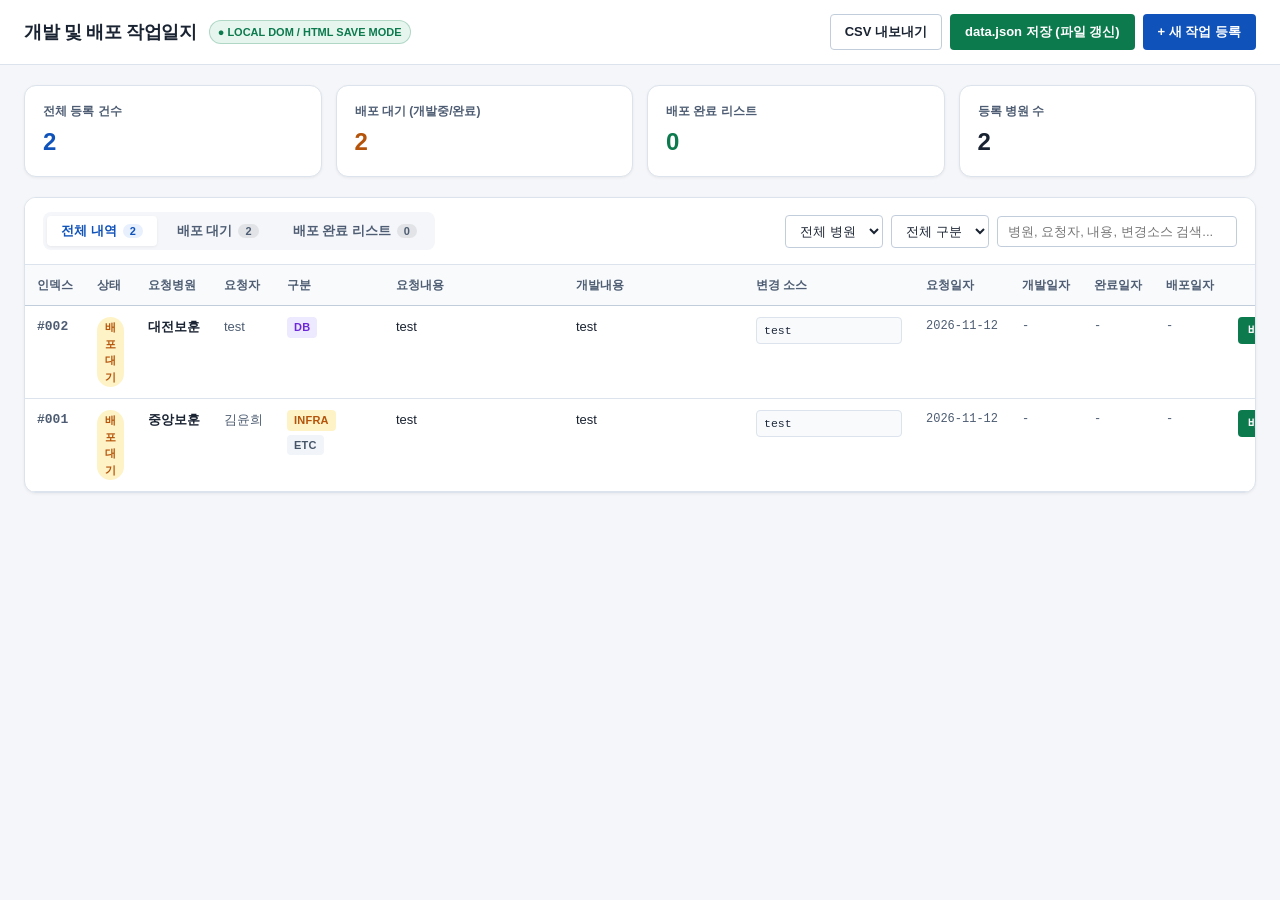
==== index.html @ 33f27217 "add files" ====
<!DOCTYPE html>
<html lang="ko">
<head>
  <meta charset="UTF-8" />
  <meta name="viewport" content="width=device-width, initial-scale=1.0" />
  <title>개발 및 배포 작업일지 관리 시스템 (Local Offline)</title>
  <link rel="stylesheet" href="./design.css" />
</head>
<body>

  <!-- 상단 헤더 -->
  <header class="app-header">
    <div class="app-header__inner">
      <div class="app-header__title-group">
        <h1>개발 및 배포 작업일지</h1>
        <span class="badge-offline">● LOCAL DOM / HTML SAVE MODE</span>
      </div>
      <div class="app-header__actions">
 	  <button type="button" class="btn btn--secondary" id="btnExportCsv">CSV 내보내기</button>
 	  <button type="button" class="btn btn--success" id="btnSaveDataJson">data.json 저장 (파일 갱신)</button>
	  <button type="button" class="btn btn--primary" id="btnOpenNew">+ 새 작업 등록</button>
	</div>
    </div>
  </header>

  <main class="main-container">
    <!-- 요약 KPI 카드 -->
    <section class="kpi-grid">
      <div class="kpi-card">
        <span class="kpi-card__label">전체 등록 건수</span>
        <span class="kpi-card__value kpi-card__value--primary" id="kpiTotal">2</span>
      </div>
      <div class="kpi-card">
        <span class="kpi-card__label">배포 대기 (개발중/완료)</span>
        <span class="kpi-card__value kpi-card__value--warning" id="kpiPending">1</span>
      </div>
      <div class="kpi-card">
        <span class="kpi-card__label">배포 완료 리스트</span>
        <span class="kpi-card__value kpi-card__value--success" id="kpiDeployed">1</span>
      </div>
      <div class="kpi-card">
        <span class="kpi-card__label">등록 병원 수</span>
        <span class="kpi-card__value" id="kpiHospitals">2</span>
      </div>
    </section>

    <!-- 작업 테이블 워크스페이스 -->
    <section class="workspace-card">
      <div class="toolbar">
        <!-- 탭 전환: 전체 / 배포 대기 / 배포 완료 리스트 -->
        <div class="tabs" role="tablist">
          <button type="button" class="tab-btn is-active" data-tab="all">
            전체 내역 <span class="count-pill" id="tabCountAll">2</span>
          </button>
          <button type="button" class="tab-btn" data-tab="pending">
            배포 대기 <span class="count-pill" id="tabCountPending">1</span>
          </button>
          <button type="button" class="tab-btn" data-tab="deployed">
            배포 완료 리스트 <span class="count-pill" id="tabCountDeployed">1</span>
          </button>
        </div>

        <!-- 검색 및 필터 -->
        <div class="filters">
          <select id="filterHospital">
            <option value="">전체 병원</option>
          </select>
          <select id="filterCategory">
            <option value="">전체 구분</option>
            <option value="DB">DB</option>
            <option value="FE">FE</option>
            <option value="BE">BE</option>
            <option value="INFRA">INFRA</option>
            <option value="ETC">ETC</option>
          </select>
          <input type="search" id="filterSearch" placeholder="병원, 요청자, 내용, 변경소스 검색..." />
        </div>
      </div>

      <div class="table-wrapper">
        <table class="worklog-table" id="worklogTable">
          <thead>
            <tr>
              <th>인덱스</th>
              <th>상태</th>
              <th>요청병원</th>
              <th>요청자</th>
              <th>구분</th>
              <th>요청내용</th>
              <th>개발내용</th>
              <th>변경 소스</th>
              <th>요청일자</th>
              <th>개발일자</th>
              <th>완료일자</th>
              <th>배포일자</th>
              <th style="text-align:right">관리</th>
            </tr>
          </thead>
          <tbody id="worklogTbody">
            <tr data-id="2" data-status="pending" data-hospital="대전성모메디컬" data-categories="FE">
              <td class="col-idx">#002</td>
              <td class="col-status"><span class="status-badge status-badge--pending">배포대기</span></td>
              <td class="col-hospital">대전성모메디컬</td>
              <td class="col-requester">간호부 최수진 수간호사</td>
              <td class="col-categories"><div class="tag-list"><span class="tag-badge tag-badge--FE">FE</span></div></td>
              <td class="col-text col-req-content">병동 투약 처방 조회 화면에서 고위험 약물 강조 배지 표시 요청</td>
              <td class="col-text col-dev-content">처방 그리드 컴포넌트 내 약품등급 코드(HIGH_ALERT) 분기 렌더링 및 툴팁 추가</td>
              <td class="col-source"><div class="source-box">src/views/nurse/MedicationGrid.vue
src/styles/badge.scss</div></td>
              <td class="col-dates col-req-date">2026-11-10</td>
              <td class="col-dates col-dev-date">2026-11-11</td>
              <td class="col-dates col-comp-date">2026-11-12</td>
              <td class="col-dates col-deploy-date">-</td>
              <td class="col-actions">
                <button type="button" class="btn btn--success btn--sm" data-action="deploy">배포완료</button>
                <button type="button" class="btn btn--secondary btn--sm" data-action="edit">수정</button>
                <button type="button" class="btn btn--danger-ghost btn--sm" data-action="delete">삭제</button>
              </td>
            </tr>
            <tr data-id="1" data-status="deployed" data-hospital="서울중앙병원" data-categories="BE,DB">
              <td class="col-idx">#001</td>
              <td class="col-status"><span class="status-badge status-badge--deployed">배포완료</span></td>
              <td class="col-hospital">서울중앙병원</td>
              <td class="col-requester">원무팀 박지훈 파트장</td>
              <td class="col-categories"><div class="tag-list"><span class="tag-badge tag-badge--BE">BE</span><span class="tag-badge tag-badge--DB">DB</span></div></td>
              <td class="col-text col-req-content">외래 수납 영수증 재발행 시 선택진료비 항목 합산 오류 수정 요청</td>
              <td class="col-text col-dev-content">영수증 집계 프로시저 내 비급여 코드 필터 조건 보완 및 API 응답 DTO 매핑 수정</td>
              <td class="col-source"><div class="source-box">PROC_RPT_RECEIPT_SUM.sql
src/main/java/his/billing/ReceiptService.java</div></td>
              <td class="col-dates col-req-date">2026-11-05</td>
              <td class="col-dates col-dev-date">2026-11-06</td>
              <td class="col-dates col-comp-date">2026-11-06</td>
              <td class="col-dates col-deploy-date" style="color:var(--success);font-weight:700;">2026-11-07</td>
              <td class="col-actions">
                <button type="button" class="btn btn--secondary btn--sm" data-action="edit">수정</button>
                <button type="button" class="btn btn--danger-ghost btn--sm" data-action="delete">삭제</button>
              </td>
            </tr>
          </tbody>
        </table>
      </div>
      <div class="empty-state" id="emptyState" style="display:none">
        <p>조건에 해당하는 작업 내역이 없습니다.</p>
        <button type="button" class="btn btn--primary" id="btnEmptyNew">+ 첫 작업 등록하기</button>
      </div>
    </section>
  </main>

  <!-- 작업 등록 / 수정 모달 -->
  <div class="modal-backdrop" id="formModalBackdrop">
    <div class="modal">
      <div class="modal__header">
        <h2 id="modalTitle">새 작업 등록</h2>
        <button type="button" class="btn btn--secondary btn--sm" id="btnCloseModal">닫기</button>
      </div>
      <form id="worklogForm">
        <div class="modal__body">
          <input type="hidden" id="fieldId" />

          <div class="form-grid">
            <div class="form-group">
              <label>인덱스 (자동 부여)</label>
              <input type="text" id="fieldIndexDisplay" readonly style="background:#f1f5f9; font-family:var(--font-mono); font-weight:700;" />
            </div>
            <div class="form-group">
              <label>구분 (중복 선택 가능) <span class="req">*</span></label>
              <div class="checkbox-group" id="categoryGroup">
                <label class="check-pill"><input type="checkbox" name="category" value="DB" /> DB</label>
                <label class="check-pill"><input type="checkbox" name="category" value="FE" /> FE</label>
                <label class="check-pill"><input type="checkbox" name="category" value="BE" /> BE</label>
                <label class="check-pill"><input type="checkbox" name="category" value="INFRA" /> INFRA</label>
                <label class="check-pill"><input type="checkbox" name="category" value="ETC" /> ETC</label>
              </div>
            </div>
          </div>

          <div class="form-grid">
            <div class="form-group">
              <label for="fieldHospital">요청병원 <span class="req">*</span></label>
              <input type="text" id="fieldHospital" list="hospitalDatalist" required placeholder="예: 서울중앙병원" />
              <datalist id="hospitalDatalist"></datalist>
            </div>
            <div class="form-group">
              <label for="fieldRequester">요청자 <span class="req">*</span></label>
              <input type="text" id="fieldRequester" required placeholder="예: 원무과 김철수 팀장" />
            </div>
          </div>

          <div class="form-group">
            <label for="fieldRequestContent">요청내용 <span class="req">*</span></label>
            <textarea id="fieldRequestContent" required placeholder="병원에서 요청한 장애 수정 또는 기능 개선 사항을 입력하세요."></textarea>
          </div>

          <div class="form-group">
            <label for="fieldDevContent">개발내용</label>
            <textarea id="fieldDevContent" placeholder="실제 구현 및 수정한 로직, 쿼리 변경 요약 등을 입력하세요."></textarea>
          </div>

          <div class="form-group">
            <label for="fieldChangedSource">변경 소스 (파일명 / 테이블 / API 경로 등)</label>
            <textarea id="fieldChangedSource" class="mono" placeholder="예:&#10;src/api/OrderController.java (line 142)&#10;PROC_GET_PATIENT_LIST.sql"></textarea>
          </div>

          <div class="form-grid form-grid--4">
            <div class="form-group">
              <label for="fieldRequestDate">요청일자 <span class="req">*</span></label>
              <input type="date" id="fieldRequestDate" required />
            </div>
            <div class="form-group">
              <label for="fieldDevDate">개발일자</label>
              <input type="date" id="fieldDevDate" />
            </div>
            <div class="form-group">
              <label for="fieldCompleteDate">완료일자</label>
              <input type="date" id="fieldCompleteDate" />
            </div>
            <div class="form-group">
              <label for="fieldDeployDate">배포일자 (입력 시 배포완료)</label>
              <input type="date" id="fieldDeployDate" />
            </div>
          </div>
        </div>
        <div class="modal__footer">
          <button type="button" class="btn btn--secondary" id="btnCancelModal">취소</button>
          <button type="submit" class="btn btn--primary">화면에 반영</button>
        </div>
      </form>
    </div>
  </div>

  <!-- 알림 토스트 -->
  <div class="toast-banner" id="toastBanner"></div>

  <!-- 배포 처리 및 DOM 기반 HTML 저장 로직 -->
  <script src="./deploy.js"></script>
</body>
</html>
---- design.css ----
/* ==========================================================================
   Development & Deployment Worklog Stylesheet (Compiled from design.scss)
   ========================================================================== */
:root {
  --font-sans: -apple-system, BlinkMacSystemFont, "Malgun Gothic", "맑은 고딕", "Segoe UI", Roboto, sans-serif;
  --font-mono: "Consolas", "Monaco", "Courier New", monospace;
  --bg-app: #f4f6f9;
  --surface: #ffffff;
  --surface-subtle: #f8fafc;
  --border: #dce3ec;
  --border-strong: #c2cddb;
  --text-primary: #1a2332;
  --text-secondary: #4e5d73;
  --text-muted: #8291a6;
  --primary: #0f52ba;
  --primary-hover: #0a3d8f;
  --primary-light: #e8f0fe;
  --success: #0d7a4e;
  --success-hover: #095c3a;
  --success-bg: #e6f6ef;
  --warning: #b45309;
  --warning-bg: #fef3c7;
  --danger: #c81e1e;
  --danger-bg: #fde8e8;
  --radius-sm: 4px;
  --radius-md: 8px;
  --radius-lg: 12px;
  --shadow-sm: 0 1px 3px rgba(15, 23, 42, 0.06);
  --shadow-lg: 0 12px 28px rgba(15, 23, 42, 0.16);
}

*, *::before, *::after {
  box-sizing: border-box;
  margin: 0;
  padding: 0;
}

body {
  font-family: var(--font-sans);
  background-color: var(--bg-app);
  color: var(--text-primary);
  font-size: 14px;
  line-height: 1.5;
  -webkit-font-smoothing: antialiased;
}

.app-header {
  background: var(--surface);
  border-bottom: 1px solid var(--border);
  padding: 14px 24px;
  position: sticky;
  top: 0;
  z-index: 50;
}

.app-header__inner {
  max-width: 1560px;
  margin: 0 auto;
  display: flex;
  align-items: center;
  justify-content: space-between;
  flex-wrap: wrap;
  gap: 12px;
}

.app-header__title-group {
  display: flex;
  align-items: center;
  gap: 12px;
}

.app-header__title-group h1 {
  font-size: 18px;
  font-weight: 700;
  letter-spacing: -0.02em;
}

.badge-offline {
  background: var(--success-bg);
  color: var(--success);
  font-size: 11px;
  font-weight: 700;
  padding: 3px 8px;
  border-radius: 999px;
  border: 1px solid rgba(13, 122, 78, 0.25);
}

.app-header__actions {
  display: flex;
  align-items: center;
  gap: 8px;
  flex-wrap: wrap;
}

.main-container {
  max-width: 1560px;
  margin: 20px auto;
  padding: 0 24px 40px;
}

.kpi-grid {
  display: grid;
  grid-template-columns: repeat(auto-fit, minmax(200px, 1fr));
  gap: 14px;
  margin-bottom: 20px;
}

.kpi-card {
  background: var(--surface);
  border: 1px solid var(--border);
  border-radius: var(--radius-lg);
  box-shadow: var(--shadow-sm);
  padding: 16px 18px;
  display: flex;
  flex-direction: column;
  gap: 4px;
}

.kpi-card__label {
  font-size: 12px;
  font-weight: 600;
  color: var(--text-secondary);
}

.kpi-card__value {
  font-size: 24px;
  font-weight: 700;
  color: var(--text-primary);
}

.kpi-card__value--primary { color: var(--primary); }
.kpi-card__value--warning { color: var(--warning); }
.kpi-card__value--success { color: var(--success); }

.btn {
  display: inline-flex;
  align-items: center;
  justify-content: center;
  gap: 6px;
  padding: 8px 14px;
  font-size: 13px;
  font-weight: 600;
  border-radius: var(--radius-sm);
  border: 1px solid transparent;
  cursor: pointer;
  transition: all 0.15s ease;
  font-family: inherit;
  white-space: nowrap;
}

.btn:active { transform: translateY(1px); }

.btn--primary { background: var(--primary); color: #fff; }
.btn--primary:hover { background: var(--primary-hover); }

.btn--secondary { background: var(--surface); border-color: var(--border-strong); color: var(--text-primary); }
.btn--secondary:hover { background: var(--surface-subtle); }

.btn--success { background: var(--success); color: #fff; }
.btn--success:hover { background: var(--success-hover); }

.btn--danger-ghost { background: transparent; color: var(--danger); }
.btn--danger-ghost:hover { background: var(--danger-bg); }

.btn--sm { padding: 4px 9px; font-size: 12px; }

.workspace-card {
  background: var(--surface);
  border: 1px solid var(--border);
  border-radius: var(--radius-lg);
  box-shadow: var(--shadow-sm);
  overflow: hidden;
}

.toolbar {
  padding: 14px 18px;
  border-bottom: 1px solid var(--border);
  display: flex;
  align-items: center;
  justify-content: space-between;
  flex-wrap: wrap;
  gap: 12px;
  background: var(--surface);
}

.tabs {
  display: flex;
  gap: 6px;
  background: var(--bg-app);
  padding: 4px;
  border-radius: var(--radius-md);
}

.tab-btn {
  padding: 6px 14px;
  border: none;
  background: transparent;
  border-radius: var(--radius-sm);
  font-size: 13px;
  font-weight: 600;
  color: var(--text-secondary);
  cursor: pointer;
  display: inline-flex;
  align-items: center;
  gap: 6px;
  transition: all 0.15s ease;
}

.tab-btn .count-pill {
  background: rgba(0, 0, 0, 0.08);
  padding: 1px 7px;
  border-radius: 999px;
  font-size: 11px;
}

.tab-btn.is-active {
  background: var(--surface);
  color: var(--primary);
  box-shadow: var(--shadow-sm);
}

.tab-btn.is-active .count-pill {
  background: var(--primary-light);
  color: var(--primary);
}

.filters {
  display: flex;
  align-items: center;
  gap: 8px;
  flex-wrap: wrap;
}

.filters input, .filters select {
  padding: 7px 10px;
  border: 1px solid var(--border-strong);
  border-radius: var(--radius-sm);
  font-size: 13px;
  font-family: inherit;
  background: var(--surface);
  color: var(--text-primary);
}

.filters input:focus, .filters select:focus {
  outline: none;
  border-color: var(--primary);
  box-shadow: 0 0 0 3px rgba(15, 82, 186, 0.15);
}

.filters input[type="search"] { width: 240px; }

.table-wrapper {
  width: 100%;
  overflow-x: auto;
}

.worklog-table {
  width: 100%;
  border-collapse: collapse;
  text-align: left;
  font-size: 13px;
}

.worklog-table thead {
  background: var(--surface-subtle);
  border-bottom: 1px solid var(--border-strong);
}

.worklog-table th {
  padding: 11px 12px;
  font-weight: 700;
  color: var(--text-secondary);
  white-space: nowrap;
  font-size: 12px;
}

.worklog-table tbody tr {
  border-bottom: 1px solid var(--border);
  transition: background 0.1s ease;
}

.worklog-table tbody tr:hover { background: #f9fbff; }
.worklog-table tbody tr.is-hidden { display: none; }

.worklog-table td {
  padding: 11px 12px;
  vertical-align: top;
}

.col-idx { font-family: var(--font-mono); font-weight: 700; color: var(--text-secondary); white-space: nowrap; }
.col-hospital { font-weight: 700; color: var(--text-primary); white-space: nowrap; }
.col-requester { white-space: nowrap; color: var(--text-secondary); }
.col-text { min-width: 180px; max-width: 260px; white-space: pre-wrap; word-break: break-word; }
.col-source { min-width: 170px; max-width: 240px; }

.source-box {
  font-family: var(--font-mono);
  font-size: 11.5px;
  background: var(--surface-subtle);
  border: 1px solid var(--border);
  border-radius: var(--radius-sm);
  padding: 4px 7px;
  white-space: pre-wrap;
  word-break: break-all;
  color: #1e293b;
}

.col-dates { white-space: nowrap; font-family: var(--font-mono); font-size: 12px; color: var(--text-secondary); }
.col-actions { white-space: nowrap; text-align: right; }

.tag-list { display: flex; flex-wrap: wrap; gap: 4px; min-width: 85px; }
.tag-badge { display: inline-block; padding: 2px 7px; border-radius: var(--radius-sm); font-size: 11px; font-weight: 700; letter-spacing: 0.02em; }
.tag-badge--DB { color: #6d28d9; background: #ede9fe; }
.tag-badge--FE { color: #0369a1; background: #e0f2fe; }
.tag-badge--BE { color: #047857; background: #d1fae5; }
.tag-badge--INFRA { color: #b45309; background: #fef3c7; }
.tag-badge--ETC { color: #475569; background: #f1f5f9; }

.status-badge { display: inline-block; padding: 2px 8px; border-radius: 999px; font-size: 11px; font-weight: 700; }
.status-badge--pending { background: var(--warning-bg); color: var(--warning); }
.status-badge--deployed { background: var(--success-bg); color: var(--success); }

.modal-backdrop {
  position: fixed;
  inset: 0;
  background: rgba(15, 23, 42, 0.5);
  display: none;
  align-items: center;
  justify-content: center;
  padding: 20px;
  z-index: 100;
}

.modal-backdrop.is-open { display: flex; }

.modal {
  background: var(--surface);
  border-radius: var(--radius-lg);
  box-shadow: var(--shadow-lg);
  width: 100%;
  max-width: 760px;
  max-height: 90vh;
  display: flex;
  flex-direction: column;
  overflow: hidden;
}

.modal__header {
  padding: 16px 20px;
  border-bottom: 1px solid var(--border);
  display: flex;
  align-items: center;
  justify-content: space-between;
}

.modal__header h2 { font-size: 16px; font-weight: 700; }

.modal__body {
  padding: 20px;
  overflow-y: auto;
  display: flex;
  flex-direction: column;
  gap: 14px;
}

.modal__footer {
  padding: 14px 20px;
  border-top: 1px solid var(--border);
  background: var(--surface-subtle);
  display: flex;
  justify-content: flex-end;
  gap: 8px;
}

.form-grid { display: grid; grid-template-columns: repeat(2, 1fr); gap: 14px; }
.form-grid--4 { grid-template-columns: repeat(4, 1fr); }

@media (max-width: 680px) {
  .form-grid { grid-template-columns: 1fr; }
  .form-grid--4 { grid-template-columns: repeat(2, 1fr); }
}

.form-group { display: flex; flex-direction: column; gap: 5px; }
.form-group label { font-size: 12px; font-weight: 700; color: var(--text-secondary); }
.form-group label .req { color: var(--danger); margin-left: 2px; }

.form-group input[type="text"],
.form-group input[type="date"],
.form-group textarea {
  width: 100%;
  padding: 8px 10px;
  border: 1px solid var(--border-strong);
  border-radius: var(--radius-sm);
  font-size: 13px;
  font-family: inherit;
  color: var(--text-primary);
}

.form-group input:focus, .form-group textarea:focus {
  outline: none;
  border-color: var(--primary);
  box-shadow: 0 0 0 3px rgba(15, 82, 186, 0.15);
}

.form-group textarea { min-height: 76px; resize: vertical; }
.form-group textarea.mono { font-family: var(--font-mono); font-size: 12.5px; }

.checkbox-group { display: flex; flex-wrap: wrap; gap: 8px; }
.check-pill {
  display: inline-flex;
  align-items: center;
  gap: 5px;
  padding: 6px 11px;
  border: 1px solid var(--border-strong);
  border-radius: var(--radius-sm);
  cursor: pointer;
  font-size: 12.5px;
  font-weight: 600;
  user-select: none;
}

.check-pill input { accent-color: var(--primary); }

.empty-state { padding: 48px 20px; text-align: center; color: var(--text-muted); }
.empty-state p { margin-bottom: 12px; font-size: 14px; }

.toast-banner {
  position: fixed;
  bottom: 24px;
  right: 24px;
  background: #1a2332;
  color: #fff;
  padding: 10px 16px;
  border-radius: var(--radius-md);
  font-size: 13px;
  font-weight: 600;
  box-shadow: var(--shadow-lg);
  opacity: 0;
  transform: translateY(10px);
  pointer-events: none;
  transition: all 0.2s ease;
  z-index: 200;
}

.toast-banner.is-visible {
  opacity: 1;
  transform: translateY(0);
}
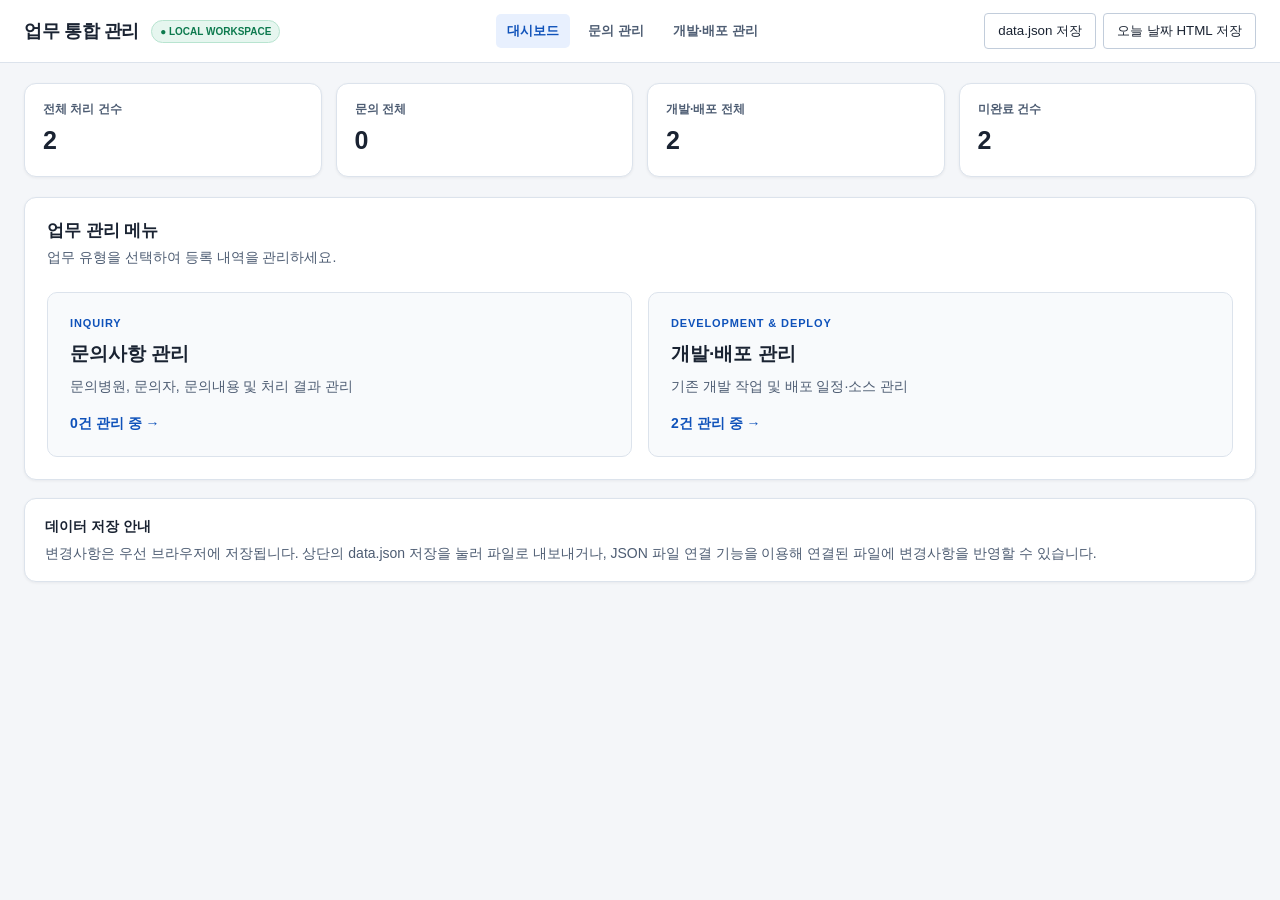
==== commit 24b9582a: "modify add html and function" ====
--- a/index.html
+++ b/index.html
@@ -1,237 +1,9 @@
-<!DOCTYPE html>
-<html lang="ko">
-<head>
-  <meta charset="UTF-8" />
-  <meta name="viewport" content="width=device-width, initial-scale=1.0" />
-  <title>개발 및 배포 작업일지 관리 시스템 (Local Offline)</title>
-  <link rel="stylesheet" href="./design.css" />
-</head>
+<!doctype html>
+<html lang="ko"><head><meta charset="utf-8"><meta name="viewport" content="width=device-width,initial-scale=1"><title>업무 통합 관리</title><link rel="stylesheet" href="design.css"></head>
 <body>
-
-  <!-- 상단 헤더 -->
-  <header class="app-header">
-    <div class="app-header__inner">
-      <div class="app-header__title-group">
-        <h1>개발 및 배포 작업일지</h1>
-        <span class="badge-offline">● LOCAL DOM / HTML SAVE MODE</span>
-      </div>
-      <div class="app-header__actions">
- 	  <button type="button" class="btn btn--secondary" id="btnExportCsv">CSV 내보내기</button>
- 	  <button type="button" class="btn btn--success" id="btnSaveDataJson">data.json 저장 (파일 갱신)</button>
-	  <button type="button" class="btn btn--primary" id="btnOpenNew">+ 새 작업 등록</button>
-	</div>
-    </div>
-  </header>
-
-  <main class="main-container">
-    <!-- 요약 KPI 카드 -->
-    <section class="kpi-grid">
-      <div class="kpi-card">
-        <span class="kpi-card__label">전체 등록 건수</span>
-        <span class="kpi-card__value kpi-card__value--primary" id="kpiTotal">2</span>
-      </div>
-      <div class="kpi-card">
-        <span class="kpi-card__label">배포 대기 (개발중/완료)</span>
-        <span class="kpi-card__value kpi-card__value--warning" id="kpiPending">1</span>
-      </div>
-      <div class="kpi-card">
-        <span class="kpi-card__label">배포 완료 리스트</span>
-        <span class="kpi-card__value kpi-card__value--success" id="kpiDeployed">1</span>
-      </div>
-      <div class="kpi-card">
-        <span class="kpi-card__label">등록 병원 수</span>
-        <span class="kpi-card__value" id="kpiHospitals">2</span>
-      </div>
-    </section>
-
-    <!-- 작업 테이블 워크스페이스 -->
-    <section class="workspace-card">
-      <div class="toolbar">
-        <!-- 탭 전환: 전체 / 배포 대기 / 배포 완료 리스트 -->
-        <div class="tabs" role="tablist">
-          <button type="button" class="tab-btn is-active" data-tab="all">
-            전체 내역 <span class="count-pill" id="tabCountAll">2</span>
-          </button>
-          <button type="button" class="tab-btn" data-tab="pending">
-            배포 대기 <span class="count-pill" id="tabCountPending">1</span>
-          </button>
-          <button type="button" class="tab-btn" data-tab="deployed">
-            배포 완료 리스트 <span class="count-pill" id="tabCountDeployed">1</span>
-          </button>
-        </div>
-
-        <!-- 검색 및 필터 -->
-        <div class="filters">
-          <select id="filterHospital">
-            <option value="">전체 병원</option>
-          </select>
-          <select id="filterCategory">
-            <option value="">전체 구분</option>
-            <option value="DB">DB</option>
-            <option value="FE">FE</option>
-            <option value="BE">BE</option>
-            <option value="INFRA">INFRA</option>
-            <option value="ETC">ETC</option>
-          </select>
-          <input type="search" id="filterSearch" placeholder="병원, 요청자, 내용, 변경소스 검색..." />
-        </div>
-      </div>
-
-      <div class="table-wrapper">
-        <table class="worklog-table" id="worklogTable">
-          <thead>
-            <tr>
-              <th>인덱스</th>
-              <th>상태</th>
-              <th>요청병원</th>
-              <th>요청자</th>
-              <th>구분</th>
-              <th>요청내용</th>
-              <th>개발내용</th>
-              <th>변경 소스</th>
-              <th>요청일자</th>
-              <th>개발일자</th>
-              <th>완료일자</th>
-              <th>배포일자</th>
-              <th style="text-align:right">관리</th>
-            </tr>
-          </thead>
-          <tbody id="worklogTbody">
-            <tr data-id="2" data-status="pending" data-hospital="대전성모메디컬" data-categories="FE">
-              <td class="col-idx">#002</td>
-              <td class="col-status"><span class="status-badge status-badge--pending">배포대기</span></td>
-              <td class="col-hospital">대전성모메디컬</td>
-              <td class="col-requester">간호부 최수진 수간호사</td>
-              <td class="col-categories"><div class="tag-list"><span class="tag-badge tag-badge--FE">FE</span></div></td>
-              <td class="col-text col-req-content">병동 투약 처방 조회 화면에서 고위험 약물 강조 배지 표시 요청</td>
-              <td class="col-text col-dev-content">처방 그리드 컴포넌트 내 약품등급 코드(HIGH_ALERT) 분기 렌더링 및 툴팁 추가</td>
-              <td class="col-source"><div class="source-box">src/views/nurse/MedicationGrid.vue
-src/styles/badge.scss</div></td>
-              <td class="col-dates col-req-date">2026-11-10</td>
-              <td class="col-dates col-dev-date">2026-11-11</td>
-              <td class="col-dates col-comp-date">2026-11-12</td>
-              <td class="col-dates col-deploy-date">-</td>
-              <td class="col-actions">
-                <button type="button" class="btn btn--success btn--sm" data-action="deploy">배포완료</button>
-                <button type="button" class="btn btn--secondary btn--sm" data-action="edit">수정</button>
-                <button type="button" class="btn btn--danger-ghost btn--sm" data-action="delete">삭제</button>
-              </td>
-            </tr>
-            <tr data-id="1" data-status="deployed" data-hospital="서울중앙병원" data-categories="BE,DB">
-              <td class="col-idx">#001</td>
-              <td class="col-status"><span class="status-badge status-badge--deployed">배포완료</span></td>
-              <td class="col-hospital">서울중앙병원</td>
-              <td class="col-requester">원무팀 박지훈 파트장</td>
-              <td class="col-categories"><div class="tag-list"><span class="tag-badge tag-badge--BE">BE</span><span class="tag-badge tag-badge--DB">DB</span></div></td>
-              <td class="col-text col-req-content">외래 수납 영수증 재발행 시 선택진료비 항목 합산 오류 수정 요청</td>
-              <td class="col-text col-dev-content">영수증 집계 프로시저 내 비급여 코드 필터 조건 보완 및 API 응답 DTO 매핑 수정</td>
-              <td class="col-source"><div class="source-box">PROC_RPT_RECEIPT_SUM.sql
-src/main/java/his/billing/ReceiptService.java</div></td>
-              <td class="col-dates col-req-date">2026-11-05</td>
-              <td class="col-dates col-dev-date">2026-11-06</td>
-              <td class="col-dates col-comp-date">2026-11-06</td>
-              <td class="col-dates col-deploy-date" style="color:var(--success);font-weight:700;">2026-11-07</td>
-              <td class="col-actions">
-                <button type="button" class="btn btn--secondary btn--sm" data-action="edit">수정</button>
-                <button type="button" class="btn btn--danger-ghost btn--sm" data-action="delete">삭제</button>
-              </td>
-            </tr>
-          </tbody>
-        </table>
-      </div>
-      <div class="empty-state" id="emptyState" style="display:none">
-        <p>조건에 해당하는 작업 내역이 없습니다.</p>
-        <button type="button" class="btn btn--primary" id="btnEmptyNew">+ 첫 작업 등록하기</button>
-      </div>
-    </section>
-  </main>
-
-  <!-- 작업 등록 / 수정 모달 -->
-  <div class="modal-backdrop" id="formModalBackdrop">
-    <div class="modal">
-      <div class="modal__header">
-        <h2 id="modalTitle">새 작업 등록</h2>
-        <button type="button" class="btn btn--secondary btn--sm" id="btnCloseModal">닫기</button>
-      </div>
-      <form id="worklogForm">
-        <div class="modal__body">
-          <input type="hidden" id="fieldId" />
-
-          <div class="form-grid">
-            <div class="form-group">
-              <label>인덱스 (자동 부여)</label>
-              <input type="text" id="fieldIndexDisplay" readonly style="background:#f1f5f9; font-family:var(--font-mono); font-weight:700;" />
-            </div>
-            <div class="form-group">
-              <label>구분 (중복 선택 가능) <span class="req">*</span></label>
-              <div class="checkbox-group" id="categoryGroup">
-                <label class="check-pill"><input type="checkbox" name="category" value="DB" /> DB</label>
-                <label class="check-pill"><input type="checkbox" name="category" value="FE" /> FE</label>
-                <label class="check-pill"><input type="checkbox" name="category" value="BE" /> BE</label>
-                <label class="check-pill"><input type="checkbox" name="category" value="INFRA" /> INFRA</label>
-                <label class="check-pill"><input type="checkbox" name="category" value="ETC" /> ETC</label>
-              </div>
-            </div>
-          </div>
-
-          <div class="form-grid">
-            <div class="form-group">
-              <label for="fieldHospital">요청병원 <span class="req">*</span></label>
-              <input type="text" id="fieldHospital" list="hospitalDatalist" required placeholder="예: 서울중앙병원" />
-              <datalist id="hospitalDatalist"></datalist>
-            </div>
-            <div class="form-group">
-              <label for="fieldRequester">요청자 <span class="req">*</span></label>
-              <input type="text" id="fieldRequester" required placeholder="예: 원무과 김철수 팀장" />
-            </div>
-          </div>
-
-          <div class="form-group">
-            <label for="fieldRequestContent">요청내용 <span class="req">*</span></label>
-            <textarea id="fieldRequestContent" required placeholder="병원에서 요청한 장애 수정 또는 기능 개선 사항을 입력하세요."></textarea>
-          </div>
-
-          <div class="form-group">
-            <label for="fieldDevContent">개발내용</label>
-            <textarea id="fieldDevContent" placeholder="실제 구현 및 수정한 로직, 쿼리 변경 요약 등을 입력하세요."></textarea>
-          </div>
-
-          <div class="form-group">
-            <label for="fieldChangedSource">변경 소스 (파일명 / 테이블 / API 경로 등)</label>
-            <textarea id="fieldChangedSource" class="mono" placeholder="예:&#10;src/api/OrderController.java (line 142)&#10;PROC_GET_PATIENT_LIST.sql"></textarea>
-          </div>
-
-          <div class="form-grid form-grid--4">
-            <div class="form-group">
-              <label for="fieldRequestDate">요청일자 <span class="req">*</span></label>
-              <input type="date" id="fieldRequestDate" required />
-            </div>
-            <div class="form-group">
-              <label for="fieldDevDate">개발일자</label>
-              <input type="date" id="fieldDevDate" />
-            </div>
-            <div class="form-group">
-              <label for="fieldCompleteDate">완료일자</label>
-              <input type="date" id="fieldCompleteDate" />
-            </div>
-            <div class="form-group">
-              <label for="fieldDeployDate">배포일자 (입력 시 배포완료)</label>
-              <input type="date" id="fieldDeployDate" />
-            </div>
-          </div>
-        </div>
-        <div class="modal__footer">
-          <button type="button" class="btn btn--secondary" id="btnCancelModal">취소</button>
-          <button type="submit" class="btn btn--primary">화면에 반영</button>
-        </div>
-      </form>
-    </div>
-  </div>
-
-  <!-- 알림 토스트 -->
-  <div class="toast-banner" id="toastBanner"></div>
-
-  <!-- 배포 처리 및 DOM 기반 HTML 저장 로직 -->
-  <script src="./deploy.js"></script>
-</body>
-</html>
+<header class="app-header"><div class="header-inner"><div class="brand"><h1>업무 통합 관리</h1><span class="badge">● LOCAL WORKSPACE</span></div><nav><a class="active" href="index.html">대시보드</a><a href="inquiry.html">문의 관리</a><a href="deploy.html">개발·배포 관리</a></nav><div class="actions"><button class="btn secondary" data-save-json>data.json 저장</button><button class="btn secondary" data-save-html>오늘 날짜 HTML 저장</button></div></div></header>
+<main class="container"><section class="kpis">
+<div class="kpi"><small>전체 처리 건수</small><strong id="totalCount">0</strong></div><div class="kpi"><small>문의 전체</small><strong id="inquiryCount">0</strong></div><div class="kpi"><small>개발·배포 전체</small><strong id="deployCount">0</strong></div><div class="kpi"><small>미완료 건수</small><strong id="pendingCount">0</strong></div>
+</section><section class="panel"><div class="panel-head"><h2>업무 관리 메뉴</h2><p>업무 유형을 선택하여 등록 내역을 관리하세요.</p></div><div class="menu-grid"><a class="menu-card" href="inquiry.html"><span>INQUIRY</span><h3>문의사항 관리</h3><p>문의병원, 문의자, 문의내용 및 처리 결과 관리</p><b id="inquiryLinkCount">0건 관리 중 →</b></a><a class="menu-card" href="deploy.html"><span>DEVELOPMENT & DEPLOY</span><h3>개발·배포 관리</h3><p>기존 개발 작업 및 배포 일정·소스 관리</p><b id="deployLinkCount">0건 관리 중 →</b></a></div></section>
+<section class="notice"><b>데이터 저장 안내</b><p>변경사항은 우선 브라우저에 저장됩니다. 상단의 data.json 저장을 눌러 파일로 내보내거나, JSON 파일 연결 기능을 이용해 연결된 파일에 변경사항을 반영할 수 있습니다.</p></section></main>
+<script src="common.js"></script><script>document.addEventListener('DOMContentLoaded',async()=>{const d=await Store.load();const q=d.inquiries.length,n=d.deployments.length;document.getElementById('totalCount').textContent=q+n;document.getElementById('inquiryCount').textContent=q;document.getElementById('deployCount').textContent=n;document.getElementById('pendingCount').textContent=d.inquiries.filter(x=>!x.completed).length+d.deployments.filter(x=>!(x.status==='deployed'||x.deployDate)).length;document.getElementById('inquiryLinkCount').textContent=q+'건 관리 중 →';document.getElementById('deployLinkCount').textContent=n+'건 관리 중 →';});</script></body></html>
--- a/design.css
+++ b/design.css
@@ -1,448 +1,12 @@
-/* ==========================================================================
-   Development & Deployment Worklog Stylesheet (Compiled from design.scss)
-   ========================================================================== */
-:root {
-  --font-sans: -apple-system, BlinkMacSystemFont, "Malgun Gothic", "맑은 고딕", "Segoe UI", Roboto, sans-serif;
-  --font-mono: "Consolas", "Monaco", "Courier New", monospace;
-  --bg-app: #f4f6f9;
-  --surface: #ffffff;
-  --surface-subtle: #f8fafc;
-  --border: #dce3ec;
-  --border-strong: #c2cddb;
-  --text-primary: #1a2332;
-  --text-secondary: #4e5d73;
-  --text-muted: #8291a6;
-  --primary: #0f52ba;
-  --primary-hover: #0a3d8f;
-  --primary-light: #e8f0fe;
-  --success: #0d7a4e;
-  --success-hover: #095c3a;
-  --success-bg: #e6f6ef;
-  --warning: #b45309;
-  --warning-bg: #fef3c7;
-  --danger: #c81e1e;
-  --danger-bg: #fde8e8;
-  --radius-sm: 4px;
-  --radius-md: 8px;
-  --radius-lg: 12px;
-  --shadow-sm: 0 1px 3px rgba(15, 23, 42, 0.06);
-  --shadow-lg: 0 12px 28px rgba(15, 23, 42, 0.16);
-}
-
-*, *::before, *::after {
-  box-sizing: border-box;
-  margin: 0;
-  padding: 0;
-}
-
-body {
-  font-family: var(--font-sans);
-  background-color: var(--bg-app);
-  color: var(--text-primary);
-  font-size: 14px;
-  line-height: 1.5;
-  -webkit-font-smoothing: antialiased;
-}
-
-.app-header {
-  background: var(--surface);
-  border-bottom: 1px solid var(--border);
-  padding: 14px 24px;
-  position: sticky;
-  top: 0;
-  z-index: 50;
-}
-
-.app-header__inner {
-  max-width: 1560px;
-  margin: 0 auto;
-  display: flex;
-  align-items: center;
-  justify-content: space-between;
-  flex-wrap: wrap;
-  gap: 12px;
-}
-
-.app-header__title-group {
-  display: flex;
-  align-items: center;
-  gap: 12px;
-}
-
-.app-header__title-group h1 {
-  font-size: 18px;
-  font-weight: 700;
-  letter-spacing: -0.02em;
-}
-
-.badge-offline {
-  background: var(--success-bg);
-  color: var(--success);
-  font-size: 11px;
-  font-weight: 700;
-  padding: 3px 8px;
-  border-radius: 999px;
-  border: 1px solid rgba(13, 122, 78, 0.25);
-}
-
-.app-header__actions {
-  display: flex;
-  align-items: center;
-  gap: 8px;
-  flex-wrap: wrap;
-}
-
-.main-container {
-  max-width: 1560px;
-  margin: 20px auto;
-  padding: 0 24px 40px;
-}
-
-.kpi-grid {
-  display: grid;
-  grid-template-columns: repeat(auto-fit, minmax(200px, 1fr));
-  gap: 14px;
-  margin-bottom: 20px;
-}
-
-.kpi-card {
-  background: var(--surface);
-  border: 1px solid var(--border);
-  border-radius: var(--radius-lg);
-  box-shadow: var(--shadow-sm);
-  padding: 16px 18px;
-  display: flex;
-  flex-direction: column;
-  gap: 4px;
-}
-
-.kpi-card__label {
-  font-size: 12px;
-  font-weight: 600;
-  color: var(--text-secondary);
-}
-
-.kpi-card__value {
-  font-size: 24px;
-  font-weight: 700;
-  color: var(--text-primary);
-}
-
-.kpi-card__value--primary { color: var(--primary); }
-.kpi-card__value--warning { color: var(--warning); }
-.kpi-card__value--success { color: var(--success); }
-
-.btn {
-  display: inline-flex;
-  align-items: center;
-  justify-content: center;
-  gap: 6px;
-  padding: 8px 14px;
-  font-size: 13px;
-  font-weight: 600;
-  border-radius: var(--radius-sm);
-  border: 1px solid transparent;
-  cursor: pointer;
-  transition: all 0.15s ease;
-  font-family: inherit;
-  white-space: nowrap;
-}
-
-.btn:active { transform: translateY(1px); }
-
-.btn--primary { background: var(--primary); color: #fff; }
-.btn--primary:hover { background: var(--primary-hover); }
-
-.btn--secondary { background: var(--surface); border-color: var(--border-strong); color: var(--text-primary); }
-.btn--secondary:hover { background: var(--surface-subtle); }
-
-.btn--success { background: var(--success); color: #fff; }
-.btn--success:hover { background: var(--success-hover); }
-
-.btn--danger-ghost { background: transparent; color: var(--danger); }
-.btn--danger-ghost:hover { background: var(--danger-bg); }
-
-.btn--sm { padding: 4px 9px; font-size: 12px; }
-
-.workspace-card {
-  background: var(--surface);
-  border: 1px solid var(--border);
-  border-radius: var(--radius-lg);
-  box-shadow: var(--shadow-sm);
-  overflow: hidden;
-}
-
-.toolbar {
-  padding: 14px 18px;
-  border-bottom: 1px solid var(--border);
-  display: flex;
-  align-items: center;
-  justify-content: space-between;
-  flex-wrap: wrap;
-  gap: 12px;
-  background: var(--surface);
-}
-
-.tabs {
-  display: flex;
-  gap: 6px;
-  background: var(--bg-app);
-  padding: 4px;
-  border-radius: var(--radius-md);
-}
-
-.tab-btn {
-  padding: 6px 14px;
-  border: none;
-  background: transparent;
-  border-radius: var(--radius-sm);
-  font-size: 13px;
-  font-weight: 600;
-  color: var(--text-secondary);
-  cursor: pointer;
-  display: inline-flex;
-  align-items: center;
-  gap: 6px;
-  transition: all 0.15s ease;
-}
-
-.tab-btn .count-pill {
-  background: rgba(0, 0, 0, 0.08);
-  padding: 1px 7px;
-  border-radius: 999px;
-  font-size: 11px;
-}
-
-.tab-btn.is-active {
-  background: var(--surface);
-  color: var(--primary);
-  box-shadow: var(--shadow-sm);
-}
-
-.tab-btn.is-active .count-pill {
-  background: var(--primary-light);
-  color: var(--primary);
-}
-
-.filters {
-  display: flex;
-  align-items: center;
-  gap: 8px;
-  flex-wrap: wrap;
-}
-
-.filters input, .filters select {
-  padding: 7px 10px;
-  border: 1px solid var(--border-strong);
-  border-radius: var(--radius-sm);
-  font-size: 13px;
-  font-family: inherit;
-  background: var(--surface);
-  color: var(--text-primary);
-}
-
-.filters input:focus, .filters select:focus {
-  outline: none;
-  border-color: var(--primary);
-  box-shadow: 0 0 0 3px rgba(15, 82, 186, 0.15);
-}
-
-.filters input[type="search"] { width: 240px; }
-
-.table-wrapper {
-  width: 100%;
-  overflow-x: auto;
-}
-
-.worklog-table {
-  width: 100%;
-  border-collapse: collapse;
-  text-align: left;
-  font-size: 13px;
-}
-
-.worklog-table thead {
-  background: var(--surface-subtle);
-  border-bottom: 1px solid var(--border-strong);
-}
-
-.worklog-table th {
-  padding: 11px 12px;
-  font-weight: 700;
-  color: var(--text-secondary);
-  white-space: nowrap;
-  font-size: 12px;
-}
-
-.worklog-table tbody tr {
-  border-bottom: 1px solid var(--border);
-  transition: background 0.1s ease;
-}
-
-.worklog-table tbody tr:hover { background: #f9fbff; }
-.worklog-table tbody tr.is-hidden { display: none; }
-
-.worklog-table td {
-  padding: 11px 12px;
-  vertical-align: top;
-}
-
-.col-idx { font-family: var(--font-mono); font-weight: 700; color: var(--text-secondary); white-space: nowrap; }
-.col-hospital { font-weight: 700; color: var(--text-primary); white-space: nowrap; }
-.col-requester { white-space: nowrap; color: var(--text-secondary); }
-.col-text { min-width: 180px; max-width: 260px; white-space: pre-wrap; word-break: break-word; }
-.col-source { min-width: 170px; max-width: 240px; }
-
-.source-box {
-  font-family: var(--font-mono);
-  font-size: 11.5px;
-  background: var(--surface-subtle);
-  border: 1px solid var(--border);
-  border-radius: var(--radius-sm);
-  padding: 4px 7px;
-  white-space: pre-wrap;
-  word-break: break-all;
-  color: #1e293b;
-}
-
-.col-dates { white-space: nowrap; font-family: var(--font-mono); font-size: 12px; color: var(--text-secondary); }
-.col-actions { white-space: nowrap; text-align: right; }
-
-.tag-list { display: flex; flex-wrap: wrap; gap: 4px; min-width: 85px; }
-.tag-badge { display: inline-block; padding: 2px 7px; border-radius: var(--radius-sm); font-size: 11px; font-weight: 700; letter-spacing: 0.02em; }
-.tag-badge--DB { color: #6d28d9; background: #ede9fe; }
-.tag-badge--FE { color: #0369a1; background: #e0f2fe; }
-.tag-badge--BE { color: #047857; background: #d1fae5; }
-.tag-badge--INFRA { color: #b45309; background: #fef3c7; }
-.tag-badge--ETC { color: #475569; background: #f1f5f9; }
-
-.status-badge { display: inline-block; padding: 2px 8px; border-radius: 999px; font-size: 11px; font-weight: 700; }
-.status-badge--pending { background: var(--warning-bg); color: var(--warning); }
-.status-badge--deployed { background: var(--success-bg); color: var(--success); }
-
-.modal-backdrop {
-  position: fixed;
-  inset: 0;
-  background: rgba(15, 23, 42, 0.5);
-  display: none;
-  align-items: center;
-  justify-content: center;
-  padding: 20px;
-  z-index: 100;
-}
-
-.modal-backdrop.is-open { display: flex; }
-
-.modal {
-  background: var(--surface);
-  border-radius: var(--radius-lg);
-  box-shadow: var(--shadow-lg);
-  width: 100%;
-  max-width: 760px;
-  max-height: 90vh;
-  display: flex;
-  flex-direction: column;
-  overflow: hidden;
-}
-
-.modal__header {
-  padding: 16px 20px;
-  border-bottom: 1px solid var(--border);
-  display: flex;
-  align-items: center;
-  justify-content: space-between;
-}
-
-.modal__header h2 { font-size: 16px; font-weight: 700; }
-
-.modal__body {
-  padding: 20px;
-  overflow-y: auto;
-  display: flex;
-  flex-direction: column;
-  gap: 14px;
-}
-
-.modal__footer {
-  padding: 14px 20px;
-  border-top: 1px solid var(--border);
-  background: var(--surface-subtle);
-  display: flex;
-  justify-content: flex-end;
-  gap: 8px;
-}
-
-.form-grid { display: grid; grid-template-columns: repeat(2, 1fr); gap: 14px; }
-.form-grid--4 { grid-template-columns: repeat(4, 1fr); }
-
-@media (max-width: 680px) {
-  .form-grid { grid-template-columns: 1fr; }
-  .form-grid--4 { grid-template-columns: repeat(2, 1fr); }
-}
-
-.form-group { display: flex; flex-direction: column; gap: 5px; }
-.form-group label { font-size: 12px; font-weight: 700; color: var(--text-secondary); }
-.form-group label .req { color: var(--danger); margin-left: 2px; }
-
-.form-group input[type="text"],
-.form-group input[type="date"],
-.form-group textarea {
-  width: 100%;
-  padding: 8px 10px;
-  border: 1px solid var(--border-strong);
-  border-radius: var(--radius-sm);
-  font-size: 13px;
-  font-family: inherit;
-  color: var(--text-primary);
-}
-
-.form-group input:focus, .form-group textarea:focus {
-  outline: none;
-  border-color: var(--primary);
-  box-shadow: 0 0 0 3px rgba(15, 82, 186, 0.15);
-}
-
-.form-group textarea { min-height: 76px; resize: vertical; }
-.form-group textarea.mono { font-family: var(--font-mono); font-size: 12.5px; }
-
-.checkbox-group { display: flex; flex-wrap: wrap; gap: 8px; }
-.check-pill {
-  display: inline-flex;
-  align-items: center;
-  gap: 5px;
-  padding: 6px 11px;
-  border: 1px solid var(--border-strong);
-  border-radius: var(--radius-sm);
-  cursor: pointer;
-  font-size: 12.5px;
-  font-weight: 600;
-  user-select: none;
-}
-
-.check-pill input { accent-color: var(--primary); }
-
-.empty-state { padding: 48px 20px; text-align: center; color: var(--text-muted); }
-.empty-state p { margin-bottom: 12px; font-size: 14px; }
-
-.toast-banner {
-  position: fixed;
-  bottom: 24px;
-  right: 24px;
-  background: #1a2332;
-  color: #fff;
-  padding: 10px 16px;
-  border-radius: var(--radius-md);
-  font-size: 13px;
-  font-weight: 600;
-  box-shadow: var(--shadow-lg);
-  opacity: 0;
-  transform: translateY(10px);
-  pointer-events: none;
-  transition: all 0.2s ease;
-  z-index: 200;
-}
-
-.toast-banner.is-visible {
-  opacity: 1;
-  transform: translateY(0);
-}
+/* 기존 프로젝트의 네이비/블루/그린 톤과 카드·테이블 중심 레이아웃을 유지한 공통 스타일 */
+:root{--bg:#f4f6f9;--surface:#fff;--subtle:#f8fafc;--border:#dce3ec;--border-strong:#c2cddb;--text:#1a2332;--muted:#4e5d73;--hint:#8291a6;--primary:#0f52ba;--primary-light:#e8f0fe;--success:#0d7a4e;--success-bg:#e6f6ef;--warning:#b45309;--warning-bg:#fef3c7;--danger:#c81e1e;--radius:8px;--shadow:0 1px 3px rgba(15,23,42,.06);font-family:-apple-system,BlinkMacSystemFont,"Malgun Gothic","맑은 고딕","Segoe UI",sans-serif}
+*{box-sizing:border-box}body{margin:0;background:var(--bg);color:var(--text);font-size:14px;line-height:1.5;-webkit-font-smoothing:antialiased}
+.app-header{position:sticky;top:0;z-index:20;background:#fff;border-bottom:1px solid var(--border);padding:13px 24px}.header-inner{max-width:1560px;margin:auto;display:flex;align-items:center;justify-content:space-between;gap:12px;flex-wrap:wrap}.brand{display:flex;align-items:center;gap:12px}.brand h1{font-size:18px;margin:0;letter-spacing:-.02em}.badge{font-size:10px;font-weight:800;color:var(--success);background:var(--success-bg);border:1px solid #b8e4d0;padding:3px 8px;border-radius:99px}
+nav,.actions{display:flex;align-items:center;gap:7px;flex-wrap:wrap}nav a{text-decoration:none;color:var(--muted);font-weight:700;font-size:13px;padding:7px 11px;border-radius:5px}nav a:hover,nav a.active{background:var(--primary-light);color:var(--primary)}
+.container{max-width:1560px;margin:20px auto;padding:0 24px 42px}.kpis{display:grid;grid-template-columns:repeat(auto-fit,minmax(190px,1fr));gap:14px;margin-bottom:20px}.kpi,.panel,.notice{background:#fff;border:1px solid var(--border);border-radius:12px;box-shadow:var(--shadow)}.kpi{padding:16px 18px;display:flex;flex-direction:column;gap:4px}.kpi small{font-size:12px;font-weight:700;color:var(--muted)}.kpi strong{font-size:25px}.kpi .warning{color:var(--warning)}.kpi .success{color:var(--success)}
+.btn{display:inline-flex;align-items:center;justify-content:center;border:1px solid transparent;border-radius:4px;padding:8px 13px;font:600 13px inherit;cursor:pointer;white-space:nowrap}.btn.primary{background:var(--primary);color:#fff}.btn.primary:hover{background:#0a3d8f}.btn.secondary{background:#fff;border-color:var(--border-strong);color:var(--text)}.btn.success{background:var(--success);color:white}.btn.danger{color:var(--danger);background:transparent}.btn.small{padding:4px 8px;font-size:12px}
+.panel{overflow:hidden}.panel-head{padding:20px 22px 8px}.panel-head h2{font-size:17px;margin:0 0 4px}.panel-head p,.notice p{margin:0;color:var(--muted)}.menu-grid{padding:16px 22px 22px;display:grid;grid-template-columns:repeat(2,minmax(0,1fr));gap:16px}.menu-card{padding:22px;border:1px solid var(--border);border-radius:10px;background:var(--subtle);text-decoration:none;color:var(--text);display:flex;flex-direction:column;gap:8px}.menu-card:hover{border-color:var(--primary);transform:translateY(-1px)}.menu-card span{font-size:11px;letter-spacing:.08em;color:var(--primary);font-weight:800}.menu-card h3{font-size:19px;margin:0}.menu-card p{margin:0;color:var(--muted)}.menu-card b{color:var(--primary);margin-top:8px}.notice{padding:17px 20px;margin-top:18px}.notice p{margin-top:6px}
+.toolbar{padding:14px 18px;border-bottom:1px solid var(--border);display:flex;align-items:center;justify-content:space-between;gap:12px;flex-wrap:wrap}.tabs{display:flex;gap:5px;padding:4px;background:var(--bg);border-radius:7px}.tab{border:0;background:transparent;padding:7px 12px;border-radius:4px;color:var(--muted);font-weight:700;cursor:pointer}.tab b{font-size:11px;background:#e5e7eb;border-radius:99px;padding:1px 6px}.tab.active{background:#fff;color:var(--primary);box-shadow:var(--shadow)}.filters{display:flex;gap:8px;flex-wrap:wrap}.filters input,.filters select{border:1px solid var(--border-strong);border-radius:4px;padding:8px 10px;background:white;font:13px inherit;color:var(--text)}.filters input[type=search]{min-width:220px}
+.table-wrap{width:100%;overflow:auto}table{border-collapse:collapse;width:100%;font-size:13px;text-align:left}thead{background:var(--subtle);border-bottom:1px solid var(--border-strong)}th{padding:11px 12px;color:var(--muted);font-size:12px;white-space:nowrap}td{padding:11px 12px;border-bottom:1px solid var(--border);vertical-align:top}tbody tr:hover{background:#f9fbff}td:first-child{font-family:monospace;font-weight:700;color:var(--muted);white-space:nowrap}.strong{font-weight:700;white-space:nowrap}.wrap{min-width:150px;max-width:260px;white-space:pre-wrap;overflow-wrap:anywhere}.nowrap{white-space:nowrap}.mono{font-family:Consolas,monospace}.status{display:inline-block;border-radius:99px;padding:2px 8px;font-size:11px;font-weight:800;white-space:nowrap}.status.pending{background:var(--warning-bg);color:var(--warning)}.status.done{background:var(--success-bg);color:var(--success)}.tag{display:inline-block;padding:2px 6px;margin:1px;border-radius:4px;background:var(--primary-light);color:var(--primary);font-size:11px;font-weight:700}.empty{text-align:center;padding:40px;color:var(--hint)}
+.backdrop{position:fixed;inset:0;z-index:50;background:#0f172a80;display:none;align-items:center;justify-content:center;padding:18px}.backdrop.open{display:flex}.modal{background:white;border-radius:12px;width:100%;max-width:720px;max-height:92vh;display:flex;flex-direction:column;overflow:hidden;box-shadow:0 12px 28px #0f172a29}.modal.wide{max-width:850px}.modal-head,.modal-foot{padding:14px 20px;display:flex;align-items:center;justify-content:space-between;border-bottom:1px solid var(--border)}.modal-head h2{font-size:16px;margin:0}.modal-foot{justify-content:flex-end;gap:8px;border-top:1px solid var(--border);border-bottom:0;background:var(--subtle)}.modal-body{padding:20px;overflow:auto;display:flex;flex-direction:column;gap:14px}.modal-body label{display:flex;flex-direction:column;gap:5px;font-size:12px;font-weight:700;color:var(--muted)}.modal-body input:not([type=checkbox]),.modal-body textarea{width:100%;padding:8px 10px;border:1px solid var(--border-strong);border-radius:4px;font:13px inherit;color:var(--text)}.modal-body textarea{min-height:76px;resize:vertical}.modal-body input:focus,.modal-body textarea:focus{outline:0;border-color:var(--primary);box-shadow:0 0 0 3px #0f52ba20}.form-grid{display:grid;grid-template-columns:repeat(2,minmax(0,1fr));gap:14px}.form-grid.four{grid-template-columns:repeat(4,minmax(0,1fr))}fieldset{border:1px solid var(--border);border-radius:5px}fieldset legend{font-size:12px;font-weight:700;color:var(--muted)}.checks{display:flex;flex-wrap:wrap;gap:12px}.modal-body .check{display:inline-flex;flex-direction:row;align-items:center;gap:5px}.toast{position:fixed;right:24px;bottom:24px;background:#1a2332;color:white;padding:11px 16px;border-radius:7px;opacity:0;transform:translateY(8px);transition:.2s;pointer-events:none;z-index:80}.toast.show{opacity:1;transform:translateY(0)}
+@media(max-width:900px){.header-inner{align-items:flex-start}.container{padding-left:14px;padding-right:14px}}@media(max-width:680px){.app-header{padding:12px}.container{margin:14px auto}.menu-grid,.form-grid{grid-template-columns:1fr}.form-grid.four{grid-template-columns:repeat(2,minmax(0,1fr))}.brand{flex-wrap:wrap}.filters input[type=search]{min-width:160px;width:100%}.toolbar{align-items:stretch}.filters{width:100%}.filters select{flex:1;min-width:0}}
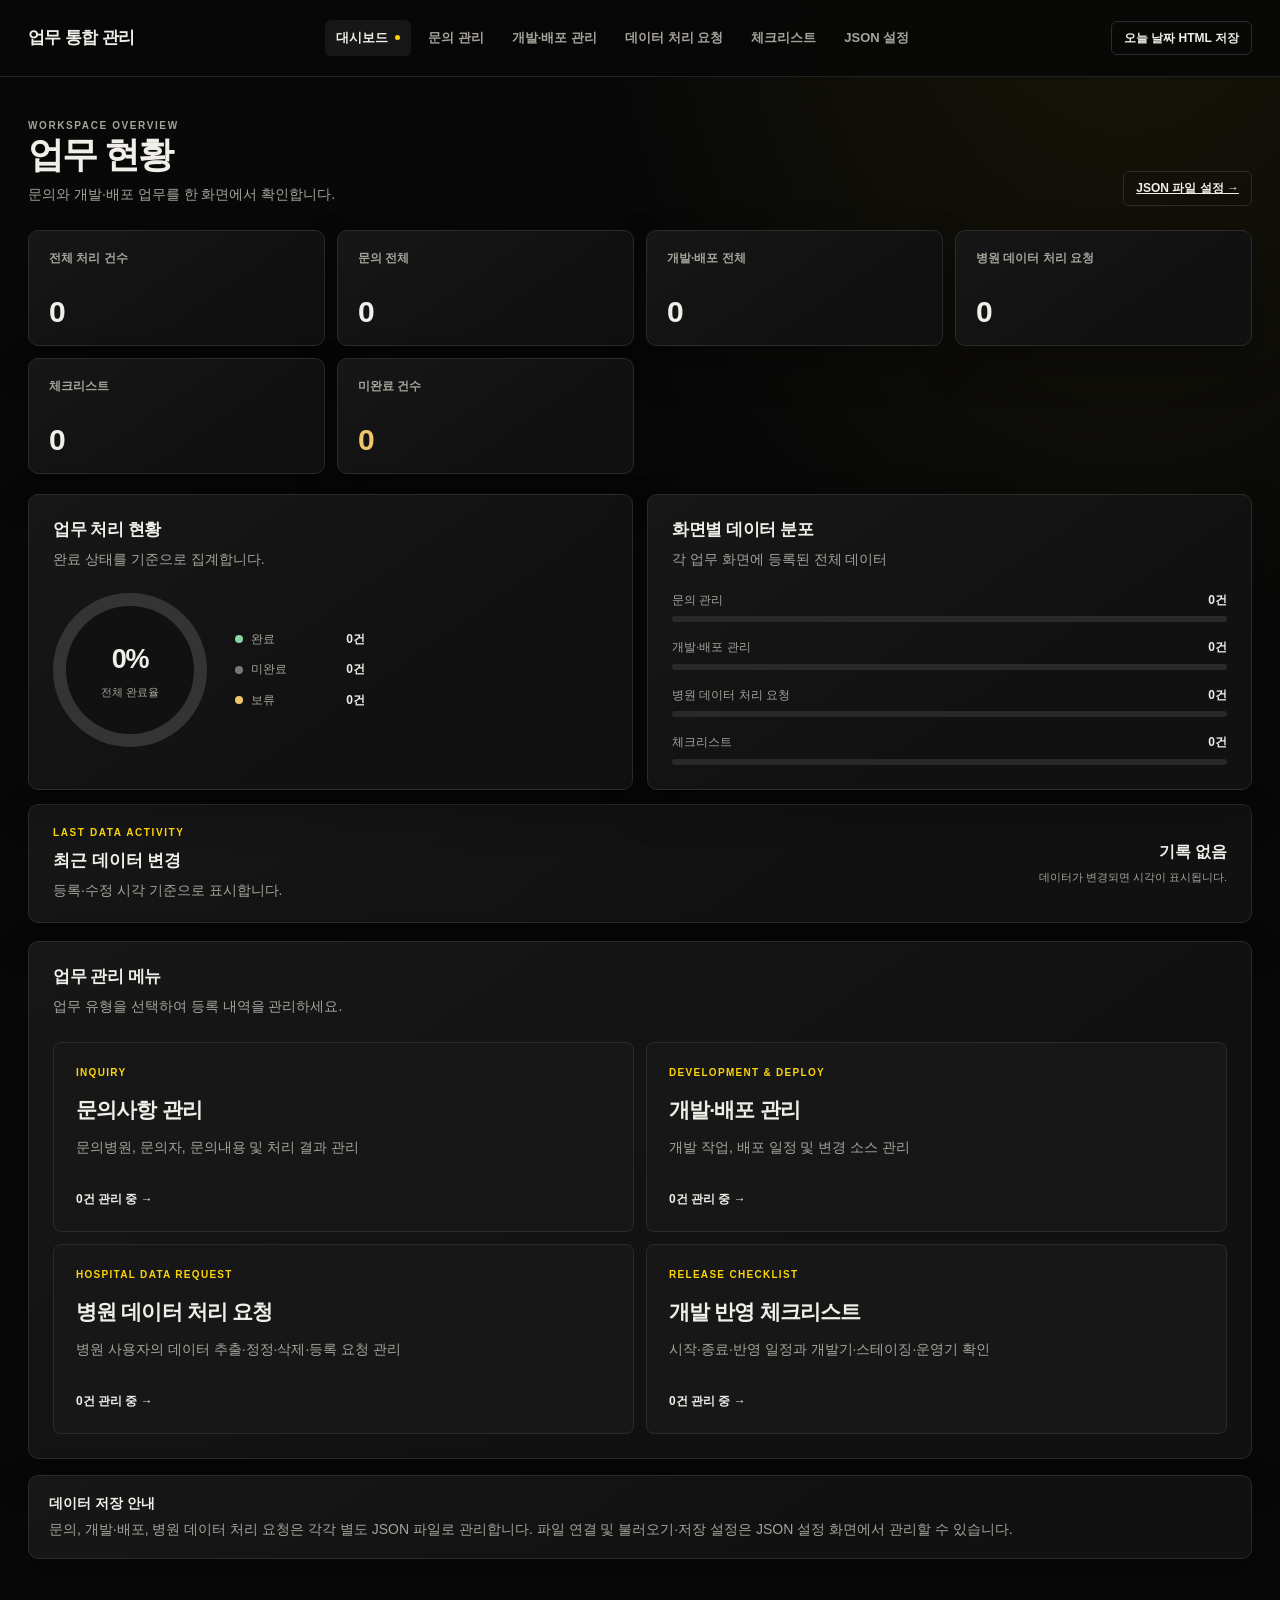
==== commit b9b67e6e: "modify thwl design and directory" ====
--- a/index.html
+++ b/index.html
@@ -1,9 +1,103 @@
 <!doctype html>
-<html lang="ko"><head><meta charset="utf-8"><meta name="viewport" content="width=device-width,initial-scale=1"><title>업무 통합 관리</title><link rel="stylesheet" href="design.css"></head>
+<html lang="ko">
+<head>
+    <meta charset="utf-8">
+    <meta name="viewport" content="width=device-width, initial-scale=1">
+    <title>THWL</title>
+    <link rel="stylesheet" href="design/design.css">
+</head>
 <body>
-<header class="app-header"><div class="header-inner"><div class="brand"><h1>업무 통합 관리</h1><span class="badge">● LOCAL WORKSPACE</span></div><nav><a class="active" href="index.html">대시보드</a><a href="inquiry.html">문의 관리</a><a href="deploy.html">개발·배포 관리</a></nav><div class="actions"><button class="btn secondary" data-save-json>data.json 저장</button><button class="btn secondary" data-save-html>오늘 날짜 HTML 저장</button></div></div></header>
-<main class="container"><section class="kpis">
-<div class="kpi"><small>전체 처리 건수</small><strong id="totalCount">0</strong></div><div class="kpi"><small>문의 전체</small><strong id="inquiryCount">0</strong></div><div class="kpi"><small>개발·배포 전체</small><strong id="deployCount">0</strong></div><div class="kpi"><small>미완료 건수</small><strong id="pendingCount">0</strong></div>
-</section><section class="panel"><div class="panel-head"><h2>업무 관리 메뉴</h2><p>업무 유형을 선택하여 등록 내역을 관리하세요.</p></div><div class="menu-grid"><a class="menu-card" href="inquiry.html"><span>INQUIRY</span><h3>문의사항 관리</h3><p>문의병원, 문의자, 문의내용 및 처리 결과 관리</p><b id="inquiryLinkCount">0건 관리 중 →</b></a><a class="menu-card" href="deploy.html"><span>DEVELOPMENT & DEPLOY</span><h3>개발·배포 관리</h3><p>기존 개발 작업 및 배포 일정·소스 관리</p><b id="deployLinkCount">0건 관리 중 →</b></a></div></section>
-<section class="notice"><b>데이터 저장 안내</b><p>변경사항은 우선 브라우저에 저장됩니다. 상단의 data.json 저장을 눌러 파일로 내보내거나, JSON 파일 연결 기능을 이용해 연결된 파일에 변경사항을 반영할 수 있습니다.</p></section></main>
-<script src="common.js"></script><script>document.addEventListener('DOMContentLoaded',async()=>{const d=await Store.load();const q=d.inquiries.length,n=d.deployments.length;document.getElementById('totalCount').textContent=q+n;document.getElementById('inquiryCount').textContent=q;document.getElementById('deployCount').textContent=n;document.getElementById('pendingCount').textContent=d.inquiries.filter(x=>!x.completed).length+d.deployments.filter(x=>!(x.status==='deployed'||x.deployDate)).length;document.getElementById('inquiryLinkCount').textContent=q+'건 관리 중 →';document.getElementById('deployLinkCount').textContent=n+'건 관리 중 →';});</script></body></html>+<header class="app-header">
+    <div class="header-inner">
+        <div class="brand">
+            <h1>업무 통합 관리</h1>
+            <!-- <span class="badge">LOCAL WORKSPACE</span> -->
+        </div>
+        <nav>
+            <a class="active" href="index.html">대시보드</a>
+            <a class="" href="pages/SaveInquiry.html">문의 관리</a>
+            <a class="" href="pages/SaveDeploy.html">개발·배포 관리</a>
+            <a class="" href="pages/SaveDataRequest.html">데이터 처리 요청</a>
+            <a href="pages/SaveCheckList.html">체크리스트</a>
+            <a class="" href="pages/SaveSetting.html">JSON 설정</a>
+        </nav>
+        <div class="actions"><button class="btn secondary" data-save-html>오늘 날짜 HTML 저장</button></div>
+    </div>
+</header>
+<main class="container">
+    <section class="page-intro">
+        <div>
+            <p class="eyebrow">WORKSPACE OVERVIEW</p>
+            <h2>업무 현황</h2>
+            <p>문의와 개발·배포 업무를 한 화면에서 확인합니다.</p>
+        </div>
+        <a class="btn secondary" href="/pages/SaveSetting.html">JSON 파일 설정 →</a>
+    </section>
+
+    <section class="kpis">
+        <div class="kpi"><small>전체 처리 건수</small><strong id="totalCount">0</strong></div>
+        <div class="kpi"><small>문의 전체</small><strong id="inquiryCount">0</strong></div>
+        <div class="kpi"><small>개발·배포 전체</small><strong id="deployCount">0</strong></div>
+        <div class="kpi"><small>병원 데이터 처리 요청</small><strong id="requestCount">0</strong></div>
+        <div class="kpi"><small>체크리스트</small><strong id="checklistCount">0</strong></div>
+        <div class="kpi"><small>미완료 건수</small><strong class="warning" id="pendingCount">0</strong></div>
+    </section>
+
+    <section class="dashboard-grid">
+        <article class="panel chart-panel"><div class="panel-head"><h2>업무 처리 현황</h2><p>완료 상태를 기준으로 집계합니다.</p></div><div class="donut-layout">
+            <div class="donut" id="completionDonut"><div><strong id="completionRate">0%</strong><small>전체 완료율</small></div></div>
+            <div class="chart-legend"><p><i class="legend-dot done-dot"></i>완료 <b id="doneTotal">0건</b></p><p><i class="legend-dot pending-dot"></i>미완료 <b id="pendingTotal">0건</b></p><p><i class="legend-dot hold-dot"></i>보류 <b id="holdTotal">0건</b></p></div>
+        </div></article>
+        <article class="panel chart-panel"><div class="panel-head"><h2>화면별 데이터 분포</h2><p>각 업무 화면에 등록된 전체 데이터</p></div><div class="distribution-list">
+            <div><span>문의 관리</span><b id="inquiryStat">0건</b><div class="bar-track"><i id="inquiryBar"></i></div></div>
+            <div><span>개발·배포 관리</span><b id="deployStat">0건</b><div class="bar-track"><i id="deployBar"></i></div></div>
+            <div><span>병원 데이터 처리 요청</span><b id="requestStat">0건</b><div class="bar-track"><i id="requestBar"></i></div></div>
+            <div><span>체크리스트</span><b id="checklistStat">0건</b><div class="bar-track"><i id="checklistBar"></i></div></div>
+        </div></article>
+    </section>
+    <section class="panel timestamp-panel"><div><p class="eyebrow">LAST DATA ACTIVITY</p><h2>최근 데이터 변경</h2><p>등록·수정 시각 기준으로 표시합니다.</p></div><div class="timestamp-value"><strong id="lastUpdated">기록 없음</strong><small id="lastUpdatedRelative">데이터가 변경되면 시각이 표시됩니다.</small></div></section>
+
+    <section class="panel">
+        <div class="panel-head">
+            <h2>업무 관리 메뉴</h2>
+            <p>업무 유형을 선택하여 등록 내역을 관리하세요.</p>
+        </div>
+        <div class="menu-grid">
+            <a class="menu-card" href="pages/SaveInquiry.html">
+                <span>INQUIRY</span>
+                <h3>문의사항 관리</h3>
+                <p>문의병원, 문의자, 문의내용 및 처리 결과 관리</p>
+                <b id="inquiryLinkCount">0건 관리 중 →</b>
+            </a>
+            <a class="menu-card" href="pages/SaveDeploy.html">
+                <span>DEVELOPMENT &amp; DEPLOY</span>
+                <h3>개발·배포 관리</h3>
+                <p>개발 작업, 배포 일정 및 변경 소스 관리</p>
+                <b id="deployLinkCount">0건 관리 중 →</b>
+            </a>
+            <a class="menu-card" href="pages/SaveDataRequest.html">
+                <span>HOSPITAL DATA REQUEST</span>
+                <h3>병원 데이터 처리 요청</h3>
+                <p>병원 사용자의 데이터 추출·정정·삭제·등록 요청 관리</p>
+                <b id="requestLinkCount">0건 관리 중 →</b>
+            </a>
+            <a class="menu-card" href="pages/SaveCheckList.html">
+                <span>RELEASE CHECKLIST</span>
+                <h3>개발 반영 체크리스트</h3>
+                <p>시작·종료·반영 일정과 개발기·스테이징·운영기 확인</p>
+                <b id="checklistLinkCount">0건 관리 중 →</b>
+            </a>
+        </div>
+    </section>
+
+    <section class="notice">
+        <strong>데이터 저장 안내</strong>
+        <p>문의, 개발·배포, 병원 데이터 처리 요청은 각각 별도 JSON 파일로 관리합니다. 파일 연결 및 불러오기·저장 설정은 JSON 설정 화면에서 관리할 수 있습니다.</p>
+    </section>
+</main>
+
+    <script src="biz/common.js"></script>
+    <script src="biz/index.js"></script>
+
+</body>
+</html>
--- a/design/design.css
+++ b/design/design.css
@@ -0,0 +1,949 @@
+/* ==========================================================================
+   Tree Worklog UI
+   Motion 사이트의 절제된 다크 표면과 포인트 컬러를 참고한 업무용 디자인
+   ========================================================================== */
+
+:root {
+    color-scheme: dark;
+    --bg: #080808;
+    --surface: #111111;
+    --surface-raised: #171717;
+    --surface-hover: #202020;
+    --border: #2b2b2b;
+    --border-soft: #222222;
+    --text: #f0eee8;
+    --muted: #a6a39b;
+    --hint: #77746d;
+    --accent: #fbd509;
+    --accent-ink: #171500;
+    --success: #8bd4a8;
+    --success-bg: #13251a;
+    --warning: #f0c66b;
+    --warning-bg: #2a2110;
+    --danger: #ff8d82;
+    --danger-bg: #2b1715;
+    --radius: 10px;
+    --shadow: 0 18px 42px rgba(0, 0, 0, .28);
+    font-family: -apple-system, BlinkMacSystemFont, "Malgun Gothic", "맑은 고딕", "Segoe UI", sans-serif;
+}
+
+* {
+    box-sizing: border-box;
+}
+
+body {
+    margin: 0;
+    min-height: 100vh;
+    background:
+        radial-gradient(ellipse at 88% -12%, rgba(251, 213, 9, .075), transparent 34rem),
+        var(--bg);
+    color: var(--text);
+    font-size: 14px;
+    line-height: 1.55;
+    -webkit-font-smoothing: antialiased;
+}
+
+a {
+    color: inherit;
+}
+
+button,
+input,
+select,
+textarea {
+    font: inherit;
+}
+
+button {
+    cursor: pointer;
+}
+
+.app-header {
+    position: sticky;
+    top: 0;
+    z-index: 20;
+    background: rgba(8, 8, 8, .92);
+    border-bottom: 1px solid var(--border-soft);
+    backdrop-filter: blur(14px);
+}
+
+.header-inner {
+    max-width: 1600px;
+    min-height: 76px;
+    margin: 0 auto;
+    padding: 12px 28px;
+    display: flex;
+    align-items: center;
+    justify-content: space-between;
+    gap: 20px;
+    flex-wrap: wrap;
+}
+
+.brand {
+    display: flex;
+    align-items: center;
+    gap: 12px;
+}
+
+.brand h1 {
+    margin: 0;
+    font-size: 17px;
+    font-weight: 700;
+    letter-spacing: -.035em;
+}
+
+.badge {
+    padding: 4px 8px;
+    border: 1px solid rgba(251, 213, 9, .28);
+    border-radius: 4px;
+    color: var(--accent);
+    font-size: 10px;
+    font-weight: 800;
+    letter-spacing: .08em;
+}
+
+nav,
+.actions {
+    display: flex;
+    align-items: center;
+    gap: 6px;
+    flex-wrap: wrap;
+}
+
+nav a {
+    padding: 8px 11px;
+    border-radius: 6px;
+    color: var(--muted);
+    text-decoration: none;
+    font-size: 13px;
+    font-weight: 650;
+    transition: color .18s ease, background .18s ease;
+}
+
+nav a:hover,
+nav a.active {
+    background: var(--surface-raised);
+    color: var(--text);
+}
+
+nav a.active::after {
+    display: inline-block;
+    width: 5px;
+    height: 5px;
+    margin: 0 0 2px 7px;
+    border-radius: 50%;
+    background: var(--accent);
+    content: "";
+}
+
+.container {
+    max-width: 1600px;
+    margin: 0 auto;
+    padding: 32px 28px 64px;
+}
+
+.page-intro {
+    display: flex;
+    align-items: flex-end;
+    justify-content: space-between;
+    gap: 18px;
+    margin: 0 0 24px;
+}
+
+.eyebrow {
+    margin: 0 0 8px;
+    color: var(--accent);
+    font-size: 10px;
+    font-weight: 800;
+    letter-spacing: .16em;
+    text-transform: uppercase;
+}
+
+.page-intro h2 {
+    margin: 0;
+    font-size: clamp(25px, 3vw, 36px);
+    line-height: 1.15;
+    letter-spacing: -.055em;
+}
+
+.page-intro p {
+    margin: 9px 0 0;
+    color: var(--muted);
+}
+
+.kpis {
+    display: grid;
+    grid-template-columns: repeat(4, minmax(0, 1fr));
+    gap: 12px;
+    margin-bottom: 20px;
+}
+
+.kpi,
+.panel,
+.notice,
+.data-card {
+    border: 1px solid var(--border);
+    border-radius: var(--radius);
+    background: linear-gradient(145deg, rgba(255,255,255,.025), transparent 65%), var(--surface);
+    box-shadow: var(--shadow);
+}
+
+.kpi {
+    min-height: 116px;
+    padding: 18px 20px;
+    display: flex;
+    flex-direction: column;
+    justify-content: space-between;
+    gap: 10px;
+}
+
+.kpi small {
+    color: var(--muted);
+    font-size: 12px;
+    font-weight: 650;
+}
+
+.kpi strong {
+    font-size: 30px;
+    font-weight: 700;
+    line-height: 1;
+    letter-spacing: -.04em;
+    font-variant-numeric: tabular-nums;
+}
+
+.kpi .warning {
+    color: var(--warning);
+}
+
+.kpi .success {
+    color: var(--success);
+}
+
+.btn {
+    min-height: 34px;
+    padding: 7px 12px;
+    display: inline-flex;
+    align-items: center;
+    justify-content: center;
+    gap: 7px;
+    border: 1px solid var(--border);
+    border-radius: 6px;
+    background: var(--surface-raised);
+    color: var(--text);
+    font-size: 12px;
+    font-weight: 700;
+    white-space: nowrap;
+    transition: transform .18s ease, border-color .18s ease, background .18s ease;
+}
+
+.btn:hover {
+    transform: translateY(-1px);
+    border-color: #555;
+    background: var(--surface-hover);
+}
+
+.btn.primary {
+    border-color: var(--accent);
+    background: var(--accent);
+    color: var(--accent-ink);
+}
+
+.btn.primary:hover {
+    background: #ffe34a;
+}
+
+.btn.secondary {
+    background: transparent;
+}
+
+.btn.success {
+    border-color: #345c40;
+    background: var(--success-bg);
+    color: var(--success);
+}
+
+.btn.danger {
+    border-color: transparent;
+    background: transparent;
+    color: var(--danger);
+}
+
+.btn.small {
+    min-height: 27px;
+    padding: 4px 8px;
+    font-size: 11px;
+}
+
+.panel {
+    overflow: hidden;
+}
+
+.panel-head {
+    padding: 22px 24px 12px;
+}
+
+.panel-head h2 {
+    margin: 0;
+    font-size: 17px;
+    letter-spacing: -.025em;
+}
+
+.panel-head p {
+    margin: 6px 0 0;
+    color: var(--muted);
+}
+
+.menu-grid {
+    padding: 12px 24px 24px;
+    display: grid;
+    grid-template-columns: repeat(2, minmax(0, 1fr));
+    gap: 12px;
+}
+
+.menu-card {
+    min-height: 190px;
+    padding: 22px;
+    display: flex;
+    flex-direction: column;
+    align-items: flex-start;
+    gap: 10px;
+    border: 1px solid var(--border);
+    border-radius: 8px;
+    background: var(--surface-raised);
+    color: var(--text);
+    text-decoration: none;
+    transition: transform .2s ease, border-color .2s ease, background .2s ease;
+}
+
+.menu-card:hover {
+    transform: translateY(-3px);
+    border-color: rgba(251, 213, 9, .55);
+    background: #1c1b15;
+}
+
+.menu-card span {
+    color: var(--accent);
+    font-size: 10px;
+    font-weight: 800;
+    letter-spacing: .13em;
+}
+
+.menu-card h3 {
+    margin: 4px 0 0;
+    font-size: 21px;
+    letter-spacing: -.04em;
+}
+
+.menu-card p {
+    margin: 0;
+    color: var(--muted);
+}
+
+.menu-card b {
+    margin-top: auto;
+    color: var(--text);
+    font-size: 12px;
+}
+
+.notice {
+    margin-top: 16px;
+    padding: 17px 20px;
+    color: var(--muted);
+}
+
+.notice strong {
+    color: var(--text);
+}
+
+.notice p {
+    margin: 5px 0 0;
+}
+
+.toolbar {
+    padding: 14px 18px;
+    display: flex;
+    align-items: center;
+    justify-content: space-between;
+    gap: 12px;
+    flex-wrap: wrap;
+    border-bottom: 1px solid var(--border-soft);
+}
+
+.tabs {
+    padding: 4px;
+    display: flex;
+    gap: 4px;
+    border: 1px solid var(--border-soft);
+    border-radius: 7px;
+    background: #0b0b0b;
+}
+
+.tab {
+    padding: 7px 11px;
+    border: 0;
+    border-radius: 5px;
+    background: transparent;
+    color: var(--muted);
+    font-size: 12px;
+    font-weight: 700;
+}
+
+.tab b {
+    margin-left: 4px;
+    color: var(--hint);
+    font-size: 10px;
+}
+
+.tab.active {
+    background: #242319;
+    color: var(--accent);
+}
+
+.filters {
+    display: flex;
+    gap: 7px;
+    flex-wrap: wrap;
+}
+
+.filters input,
+.filters select,
+.control-input {
+    min-height: 35px;
+    padding: 7px 10px;
+    border: 1px solid var(--border);
+    border-radius: 6px;
+    outline: 0;
+    background: #0c0c0c;
+    color: var(--text);
+    font-size: 12px;
+}
+
+.filters input:focus,
+.filters select:focus,
+.control-input:focus {
+    border-color: var(--accent);
+    box-shadow: 0 0 0 2px rgba(251, 213, 9, .12);
+}
+
+.filters input[type="search"] {
+    min-width: 220px;
+}
+
+.table-wrap {
+    width: 100%;
+    overflow: auto;
+}
+
+table {
+    width: 100%;
+    border-collapse: collapse;
+    text-align: left;
+    font-size: 12px;
+}
+
+thead {
+    background: #151515;
+}
+
+th {
+    padding: 12px;
+    border-bottom: 1px solid var(--border);
+    color: var(--muted);
+    font-size: 11px;
+    font-weight: 700;
+    white-space: nowrap;
+}
+
+td {
+    padding: 12px;
+    border-bottom: 1px solid var(--border-soft);
+    vertical-align: top;
+}
+
+tbody tr {
+    transition: background .15s ease;
+}
+
+tbody tr:hover {
+    background: rgba(255,255,255,.025);
+}
+
+td:first-child {
+    color: var(--hint);
+    font-family: Consolas, monospace;
+    white-space: nowrap;
+}
+
+.strong {
+    color: var(--text);
+    font-weight: 700;
+    white-space: nowrap;
+}
+
+.wrap {
+    min-width: 145px;
+    max-width: 260px;
+    white-space: pre-wrap;
+    overflow-wrap: anywhere;
+}
+
+.nowrap {
+    white-space: nowrap;
+}
+
+.mono {
+    font-family: Consolas, monospace;
+    font-size: 11px;
+}
+
+.status {
+    display: inline-block;
+    padding: 3px 8px;
+    border-radius: 4px;
+    font-size: 10px;
+    font-weight: 800;
+    white-space: nowrap;
+}
+
+.status.pending {
+    background: var(--warning-bg);
+    color: var(--warning);
+}
+
+.status.done {
+    background: var(--success-bg);
+    color: var(--success);
+}
+
+.tag {
+    display: inline-block;
+    margin: 1px;
+    padding: 2px 6px;
+    border: 1px solid var(--border);
+    border-radius: 4px;
+    background: #1c1c1c;
+    color: #d5d1c4;
+    font-size: 10px;
+    font-weight: 700;
+}
+
+.empty {
+    padding: 48px 20px;
+    color: var(--hint);
+    text-align: center;
+}
+
+.backdrop {
+    position: fixed;
+    inset: 0;
+    z-index: 50;
+    padding: 18px;
+    display: none;
+    align-items: center;
+    justify-content: center;
+    overflow-y: auto;
+    overscroll-behavior: contain;
+    background: rgba(0,0,0,.76);
+    backdrop-filter: blur(5px);
+}
+
+.backdrop.open {
+    display: flex;
+}
+
+.modal {
+    width: 100%;
+    max-width: 720px;
+    /* 뷰포트 높이를 넘지 않도록 제한하고, 내부 본문만 스크롤합니다. */
+    max-height: calc(100vh - 36px);
+    max-height: calc(100dvh - 36px);
+    min-height: 0;
+    display: flex;
+    flex-direction: column;
+    overflow: hidden;
+    border: 1px solid #383838;
+    border-radius: 10px;
+    background: var(--surface);
+    box-shadow: 0 24px 80px rgba(0,0,0,.55);
+    animation: modal-in .22s cubic-bezier(.2,.8,.2,1);
+}
+
+.modal.wide {
+    max-width: 900px;
+}
+
+/* 폼이 모달 높이를 차지하도록 하고, 폼 안의 본문만 스크롤되게 합니다. */
+.modal > form {
+    display: flex;
+    flex: 1 1 auto;
+    flex-direction: column;
+    min-height: 0;
+    overflow: hidden;
+}
+
+@keyframes modal-in {
+    from { opacity: 0; transform: translateY(12px) scale(.99); }
+    to { opacity: 1; transform: translateY(0) scale(1); }
+}
+
+.modal-head,
+.modal-foot {
+    /* 제목과 하단 버튼은 고정하고 본문 영역만 스크롤되도록 축소를 막습니다. */
+    flex: 0 0 auto;
+    padding: 14px 19px;
+    display: flex;
+    align-items: center;
+    justify-content: space-between;
+    border-bottom: 1px solid var(--border);
+}
+
+.modal-head h2 {
+    margin: 0;
+    font-size: 16px;
+}
+
+.modal-foot {
+    justify-content: flex-end;
+    gap: 8px;
+    border-top: 1px solid var(--border);
+    border-bottom: 0;
+    background: #141414;
+}
+
+.modal-body {
+    /* 이미지 미리보기가 길어져도 모달 밖으로 밀려나지 않게 합니다. */
+    flex: 1 1 auto;
+    min-height: 0;
+    padding: 20px;
+    display: flex;
+    flex-direction: column;
+    gap: 14px;
+    overflow-x: hidden;
+    overflow-y: auto;
+    overscroll-behavior: contain;
+    -webkit-overflow-scrolling: touch;
+}
+
+.modal-body label {
+    display: flex;
+    flex-direction: column;
+    gap: 5px;
+    color: var(--muted);
+    font-size: 12px;
+    font-weight: 700;
+}
+
+.modal-body input:not([type="checkbox"]),
+.modal-body textarea {
+    width: 100%;
+    padding: 9px 10px;
+    border: 1px solid var(--border);
+    border-radius: 6px;
+    outline: 0;
+    background: #090909;
+    color: var(--text);
+    font-size: 13px;
+}
+
+.modal-body textarea {
+    min-height: 76px;
+    resize: vertical;
+}
+
+.modal-body input:focus,
+.modal-body textarea:focus {
+    border-color: var(--accent);
+    box-shadow: 0 0 0 2px rgba(251,213,9,.12);
+}
+
+.form-grid {
+    display: grid;
+    grid-template-columns: repeat(2, minmax(0, 1fr));
+    gap: 14px;
+}
+
+.form-grid.four {
+    grid-template-columns: repeat(4, minmax(0, 1fr));
+}
+
+fieldset {
+    border: 1px solid var(--border);
+    border-radius: 6px;
+}
+
+fieldset legend {
+    color: var(--muted);
+    font-size: 12px;
+    font-weight: 700;
+}
+
+.checks {
+    display: flex;
+    flex-wrap: wrap;
+    gap: 12px;
+}
+
+.modal-body .check {
+    display: inline-flex;
+    flex-direction: row;
+    align-items: center;
+    gap: 6px;
+}
+
+.toast {
+    position: fixed;
+    right: 22px;
+    bottom: 22px;
+    z-index: 80;
+    max-width: min(440px, calc(100vw - 44px));
+    padding: 11px 15px;
+    border: 1px solid #41402b;
+    border-radius: 7px;
+    background: #19180f;
+    color: var(--text);
+    opacity: 0;
+    transform: translateY(8px);
+    pointer-events: none;
+    transition: opacity .2s ease, transform .2s ease;
+}
+
+.toast.show {
+    opacity: 1;
+    transform: translateY(0);
+}
+
+.data-grid {
+    display: grid;
+    grid-template-columns: repeat(2, minmax(0, 1fr));
+    gap: 14px;
+}
+
+.data-card {
+    padding: 20px;
+}
+
+.data-card h3 {
+    margin: 0 0 5px;
+    font-size: 17px;
+}
+
+.data-card p {
+    margin: 0;
+    color: var(--muted);
+    font-size: 12px;
+}
+
+.data-meta {
+    margin: 16px 0;
+    padding: 12px 0;
+    display: flex;
+    justify-content: space-between;
+    gap: 12px;
+    border-top: 1px solid var(--border-soft);
+    border-bottom: 1px solid var(--border-soft);
+    color: var(--muted);
+    font-size: 12px;
+}
+
+.data-meta strong {
+    color: var(--text);
+}
+
+.file-status {
+    display: inline-flex;
+    align-items: center;
+    gap: 7px;
+    color: var(--muted);
+    font-size: 11px;
+}
+
+.file-status::before {
+    width: 7px;
+    height: 7px;
+    border-radius: 50%;
+    background: var(--hint);
+    content: "";
+}
+
+.file-status.connected::before {
+    background: var(--success);
+    box-shadow: 0 0 10px rgba(139,212,168,.35);
+}
+
+.file-status.permission::before {
+    background: var(--warning);
+}
+
+.data-actions {
+    margin-top: 14px;
+    display: flex;
+    flex-wrap: wrap;
+    gap: 7px;
+}
+
+@media (max-width: 980px) {
+    .header-inner {
+        align-items: flex-start;
+    }
+
+    .kpis {
+        grid-template-columns: repeat(2, minmax(0, 1fr));
+    }
+}
+
+@media (max-width: 680px) {
+    .header-inner {
+        padding: 12px 14px;
+    }
+
+    .container {
+        padding: 22px 14px 48px;
+    }
+
+    .page-intro {
+        align-items: flex-start;
+        flex-direction: column;
+    }
+
+    .menu-grid,
+    .data-grid,
+    .form-grid {
+        grid-template-columns: 1fr;
+    }
+
+    .form-grid.four {
+        grid-template-columns: repeat(2, minmax(0, 1fr));
+    }
+
+    .filters {
+        width: 100%;
+    }
+
+    .filters input[type="search"] {
+        min-width: 0;
+        width: 100%;
+    }
+
+    .toolbar {
+        align-items: stretch;
+    }
+
+    .actions {
+        width: 100%;
+    }
+}
+
+@media (prefers-reduced-motion: reduce) {
+    *,
+    *::before,
+    *::after {
+        scroll-behavior: auto !important;
+        animation-duration: .01ms !important;
+        transition-duration: .01ms !important;
+    }
+}
+/* 대시보드 통계와 데이터 처리 요청 화면 전용 요소 */
+.dashboard-grid { display:grid; grid-template-columns:repeat(2,minmax(0,1fr)); gap:14px; margin-bottom:14px; }
+.chart-panel { min-height:250px; }
+.donut-layout { padding:10px 24px 24px; display:flex; align-items:center; gap:28px; }
+.donut { width:154px; height:154px; flex:0 0 154px; border-radius:50%; display:grid; place-items:center; position:relative; }
+.donut::before { content:""; position:absolute; inset:13px; border-radius:50%; background:var(--surface); }
+.donut > div { position:relative; z-index:1; display:flex; flex-direction:column; align-items:center; gap:3px; }
+.donut strong { font-size:27px; letter-spacing:-.05em; font-variant-numeric:tabular-nums; }
+.donut small,.timestamp-value small { color:var(--muted); font-size:11px; }
+.chart-legend { display:grid; gap:12px; min-width:130px; }
+.chart-legend p { margin:0; display:flex; align-items:center; gap:8px; color:var(--muted); font-size:12px; }
+.chart-legend b { margin-left:auto; color:var(--text); font-variant-numeric:tabular-nums; }
+.legend-dot { width:8px; height:8px; border-radius:50%; display:inline-block; }
+.done-dot { background:var(--success); } .pending-dot { background:#777; } .hold-dot { background:var(--warning); }
+.distribution-list { padding:8px 24px 24px; display:grid; gap:16px; }
+.distribution-list > div { display:grid; grid-template-columns:1fr auto; gap:7px 12px; color:var(--muted); font-size:12px; }
+.distribution-list b { color:var(--text); font-variant-numeric:tabular-nums; }
+.bar-track { grid-column:1 / -1; height:6px; overflow:hidden; border-radius:8px; background:#292929; }
+.bar-track i { display:block; height:100%; width:0; border-radius:8px; background:var(--accent); transition:width .3s ease; }
+.timestamp-panel { padding:20px 24px; display:flex; align-items:center; justify-content:space-between; gap:20px; margin-bottom:18px; }
+.timestamp-panel h2 { margin:0; font-size:17px; }
+.timestamp-panel p:not(.eyebrow) { margin:5px 0 0; color:var(--muted); }
+.timestamp-value { display:flex; flex-direction:column; align-items:flex-end; gap:4px; text-align:right; }
+.timestamp-value strong { font-size:16px; font-variant-numeric:tabular-nums; }
+.form-grid { display:grid; grid-template-columns:repeat(2,minmax(0,1fr)); gap:12px; }
+.form-grid label { display:flex; flex-direction:column; gap:5px; color:var(--muted); font-size:12px; font-weight:700; }
+.form-grid input,.form-grid select,.modal-body .control-input { width:100%; min-height:37px; padding:8px 10px; border:1px solid var(--border); border-radius:6px; outline:0; background:#0c0c0c; color:var(--text); }
+.modal-body textarea.control-input { min-height:90px; resize:vertical; }
+.data-grid { display:grid; grid-template-columns:repeat(2,minmax(0,1fr)); gap:14px; }
+.data-card { padding:20px; }
+.data-card h3 { margin:0 0 7px; font-size:18px; }
+.data-card > p:not(.eyebrow) { color:var(--muted); min-height:38px; }
+.data-meta { display:flex; justify-content:space-between; gap:14px; padding:8px 0; border-top:1px solid var(--border-soft); font-size:12px; }
+.data-meta span { color:var(--muted); }
+.data-actions { display:flex; flex-wrap:wrap; gap:7px; margin-top:15px; }
+.file-status.connected { color:var(--success); } .file-status.permission { color:var(--warning); }
+@media (max-width:850px) { .dashboard-grid,.data-grid { grid-template-columns:1fr; } .kpis { grid-template-columns:repeat(2,minmax(0,1fr)); } }
+@media (max-width:560px) { .form-grid { grid-template-columns:1fr; } .donut-layout { gap:15px; padding-left:16px; } .donut { width:128px; height:128px; flex-basis:128px; } .timestamp-panel { align-items:flex-start; flex-direction:column; } .timestamp-value { align-items:flex-start; text-align:left; } }
+
+
+/* 공통 이미지 보관함 */
+.image-library { margin-top: 18px; }
+.image-upload-label { position: relative; cursor: pointer; white-space: nowrap; }
+.image-grid { display:grid; grid-template-columns:repeat(auto-fill,minmax(150px,1fr)); gap:12px; margin-top:14px; }
+.image-item { overflow:hidden; border:1px solid var(--border); border-radius:10px; background:var(--surface); }
+.image-item img { display:block; width:100%; height:120px; object-fit:cover; background:var(--surface-raised); }
+.image-item div { display:grid; gap:5px; padding:9px; }
+.image-item strong { overflow:hidden; text-overflow:ellipsis; white-space:nowrap; font-size:12px; }
+.image-item small { color:var(--muted); }
+.form-grid.three { grid-template-columns:repeat(3,minmax(0,1fr)); }
+@media (max-width:700px) { .form-grid.three { grid-template-columns:1fr; } .image-library .panel-head { align-items:flex-start; flex-direction:column; } }
+
+
+/* 체크리스트 항목별 이미지 첨부 및 행 미리보기 */
+.checklist-image-preview { display:flex; flex-wrap:wrap; gap:12px; margin-top:12px; }
+.checklist-image-item { display:flex; flex-direction:column; align-items:center; gap:6px; width:112px; padding:8px; border:1px solid var(--border, #e5e7eb); border-radius:10px; background:var(--surface, #fff); }
+.checklist-image-item img { width:94px; height:72px; object-fit:cover; border-radius:6px; }
+.checklist-image-item span { max-width:100%; overflow:hidden; text-overflow:ellipsis; white-space:nowrap; font-size:12px; }
+.checklist-row-images { display:flex; flex-wrap:wrap; gap:5px; min-width:74px; }
+.checklist-row-images img { width:42px; height:36px; object-fit:cover; border-radius:5px; border:1px solid #d9dee7; }
+
+
+/* 데이터 행 상세 팝업 및 첨부 이미지 확대 보기 */
+.data-detail-row { cursor:pointer; }
+.data-detail-row:hover { background:rgba(80,130,190,.10); }
+.data-detail-row:focus { outline:2px solid var(--accent,#4b8bd8); outline-offset:-2px; }
+.data-detail-row .request-user {font-size: .8em;}
+.data-detail-row .wrap {max-width: 100px; white-space: nowrap; overflow: hidden; text-overflow: ellipsis;}
+.record-detail-backdrop { z-index:1200; }
+.record-detail-modal { max-height:88vh; overflow:auto; }
+.record-detail-modal .modal-body { display:block; }
+.record-detail-grid { display:grid; grid-template-columns:repeat(2,minmax(0,1fr)); gap:0 18px; margin:0; }
+.record-detail-grid > div { padding:12px 4px; border-bottom:1px solid var(--border); min-width:0; }
+.record-detail-grid dt { color:var(--muted); font-size:12px; margin-bottom:6px; }
+.record-detail-grid dd { margin:0; white-space:pre-wrap; overflow-wrap:anywhere; line-height:1.55; }
+.detail-image-section { margin-top:20px; }
+.detail-image-section h3 { margin:0 0 12px; font-size:15px; }
+.detail-image-grid { display:grid; grid-template-columns:repeat(auto-fill,minmax(130px,1fr)); gap:12px; }
+.detail-image-button { border:1px solid var(--border); border-radius:9px; padding:7px; background:var(--surface); color:inherit; cursor:zoom-in; text-align:left; }
+.detail-image-button img { width:100%; height:100px; object-fit:contain; display:block; border-radius:5px; background:#111; }
+.detail-image-button span { display:block; overflow:hidden; text-overflow:ellipsis; white-space:nowrap; font-size:12px; margin-top:6px; }
+.image-viewer-backdrop { z-index:1300; background:rgba(0,0,0,.88); }
+.image-viewer { position:relative; width:min(94vw,1400px); height:min(92vh,1000px); display:flex; flex-direction:column; align-items:center; justify-content:center; padding:30px; }
+.image-viewer img { max-width:100%; max-height:calc(100% - 34px); object-fit:contain; }
+.image-viewer p { color:#fff; margin:0 0 10px; max-width:80%; overflow-wrap:anywhere; }
+.image-viewer-close { position:absolute; right:4px; top:0; border:0; background:transparent; color:white; font-size:36px; cursor:pointer; line-height:1; }
+@media(max-width:640px) { .record-detail-grid { grid-template-columns:1fr; } .record-detail-modal { width:94vw; } .image-viewer { padding:22px 8px; } }
+
+
+/* 작은 화면에서는 모달 여백을 줄이고 본문 스크롤 영역을 유지합니다. */
+@media (max-width: 640px) {
+    .backdrop {
+        padding: 10px;
+        align-items: center;
+    }
+
+    .modal {
+        max-height: calc(100vh - 20px);
+        max-height: calc(100dvh - 20px);
+    }
+
+    .modal-body {
+        padding: 14px;
+    }
+}
